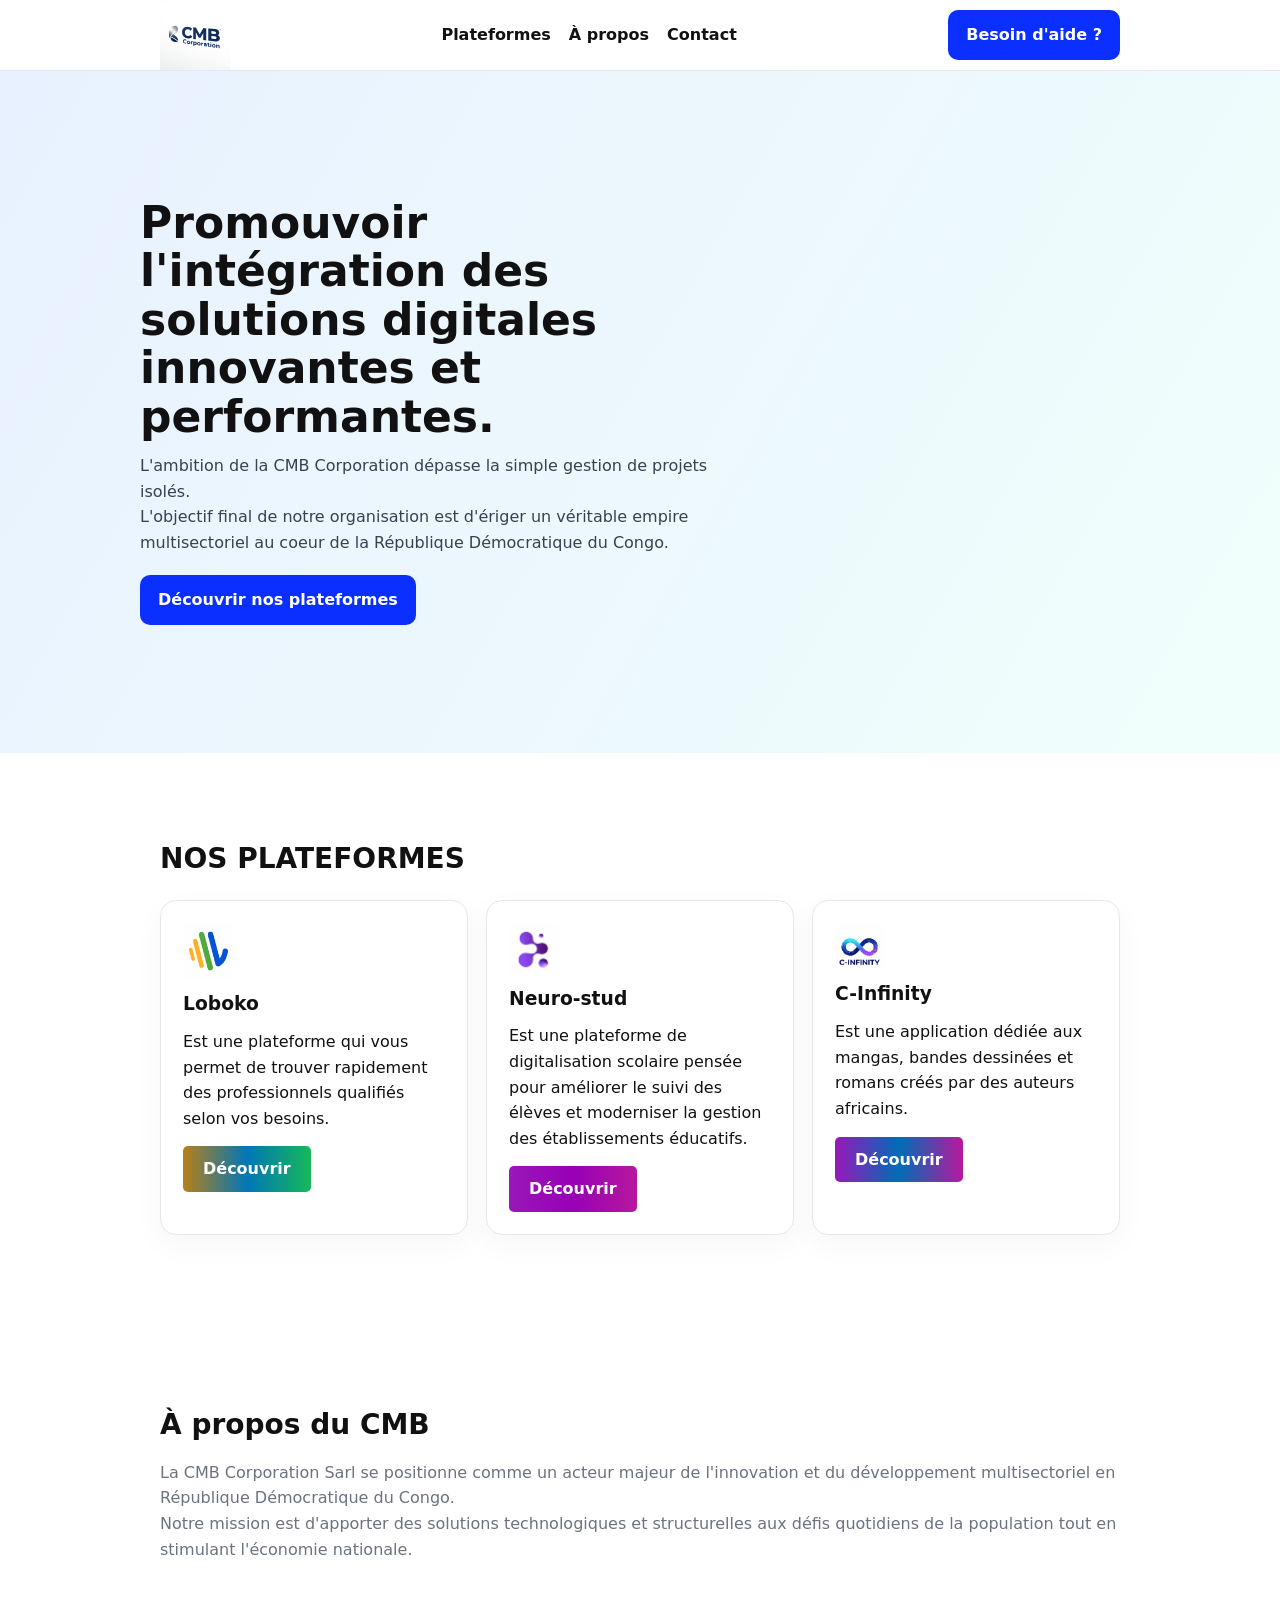
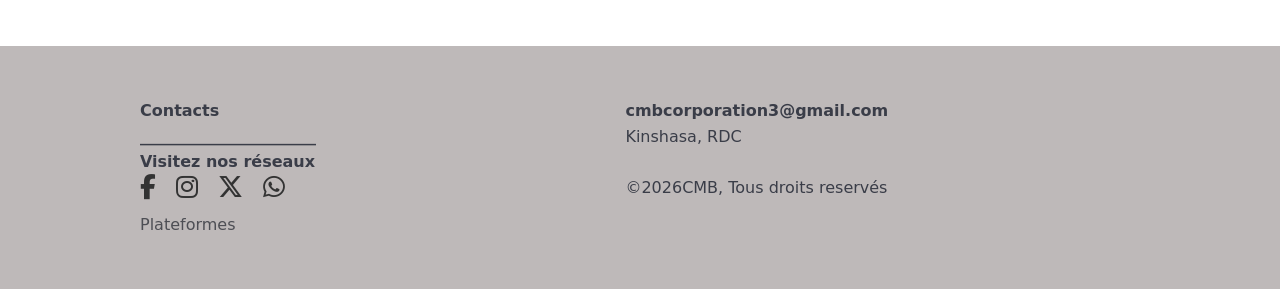
==== index.html @ 45fa3f89 "ma modification" ====
<!DOCTYPE html>
<html lang="fr">
<head>
<meta charset="UTF-8" />
<meta name="viewport" content="width=device-width, initial-scale=1.0" />
<title>CMB coorporation</title>
<meta name="description" content="Nous contribuons à la transformation du monde en intégrant des solutions digitales innovantes et performantes." />
<link rel="stylesheet" href="https://cdnjs.cloudflare.com/ajax/libs/font-awesome/6.7.2/css/all.min.css">
<style>
:root{
--primary:#0a2fff;
--secondary:#637773;
--dark:#0b1320;
--light:#f5f7fb;
--muted:#6b7280;
}
*{box-sizing:border-box;margin:0;padding:0}
body{
font-family:system-ui,-apple-system,Segoe UI,Roboto,Ubuntu,"Helvetica Neue",Arial,sans-serif;color:#111;background:#fff;line-height:1.6
}
a{
text-decoration:none;
color:inherit
}

img{
max-width:100%;
display:block
}
.container{
max-width:1000px;
margin:0 auto;
padding:20px
}


header{
position:sticky;
      top:0;
      background:#fff;
      border-bottom:1px solid #e5e7eb;
      z-index:10
    }
    .nav{
      display:flex;align-items:center;justify-content:space-between;height:70px}

    .brand{display:flex;align-items:center;gap:10px;font-weight:800}

    .brand span{color:var(--primary)}

    .nav ul{display:flex;gap:18px;list-style:none}

    .btn{display:inline-block;
      padding:12px 18px;
      border-radius:10px;
      background:var(--primary);
      color:#fff;font-weight:700}

    .btn.secondary{background:var(--secondary)}

    .hero{background:linear-gradient(120deg,#e8f1ff,#f0fffb)}

    .hero-wrap{display:grid;grid-template-columns:1.2fr 0.8fr;gap:24px;padding:64px 0}

    .hero h1{font-size:clamp(28px,4vw,44px);line-height:1.1;margin-bottom:12px}

    .hero p{color:#374151;margin-bottom:20px}

    .card{background:#fff;border:1px solid #e5e7eb;border-radius:16px;padding:22px;box-shadow:0 10px 30px rgba(0,0,0,.04)}

    section{padding:64px 0}

    .section-title{font-size:28px;margin-bottom:12px}

    .muted{color:var(--muted)}

    .grid-3{display:grid;grid-template-columns:repeat(3,1fr);gap:18px}

    .service h3{margin:10px 0}

    .stats{display:grid;grid-template-columns:repeat(4,1fr);gap:16px}

    .stat{background:#111827;border-radius:16px;padding:22px;text-align:center}

    .stat strong{font-size:32px}

    .cta{background:linear-gradient(120deg,#c17340,#56716c);color:#fff}

    .cta .card{background:rgba(255,255,255,.1);border-color:rgba(255,255,255,.2)}

    footer{background:#beb9b9;color:#3a3d48}

    footer a{color:#4d4e54}

    .footer-grid{display:grid;grid-template-columns:2fr 1fr 1fr;gap:18px}

    .btn2{
  display:inline-block;
  margin-top:15px;
  padding:10px 20px;
  text-decoration:none;
  font-weight:bold;
  border-radius:5px;
}
.blue-green{
  background:linear-gradient(to right, #b88018,#0077b6,#18b85b);
  color:white;
  
}
.mauve{
 background:linear-gradient(to right, #9818b8,#9800b6,#b8189d);
  color:white;
}

.bleu-mauve{
 background:linear-gradient(to right, #9818b8,#006db6,#b8189d);
  color:white;
}
    @media(max-width:900px){
      .hero-wrap{grid-template-columns:1fr}
      .grid-3{grid-template-columns:1fr}
      .stats{grid-template-columns:1fr 1fr}
      .footer-grid{grid-template-columns:1fr}
      .nav ul{display:none}
    }
    .logo img{
  height:70px;
}
.social-links {
text-align: left;
}

.social-links p {
font-size: 1.2em;
margin-bottom: 20px;
}

.social-links a {
display: inline-block;
margin: 0 15px;
text-decoration: none;
font-size: 1.5em;
transition: transform 0.3s, color 0.3s;
}
.social-links i{
color: #333;
}
.social-links a:hover {
transform: scale(1.3);
color: #ff5733;
}

i {
font-size: 25px;
margin-right: 15px;
}
</style>
</head>
<body>
  <header>
    <div class="container nav">
     <div class="logo"> 
    <img src="CMB/CMBLOGO.jpeg" alt="Logo CMB">
  </div>
      <ul>
        <li><a href="#services"><strong>Plateformes</strong></a></li>
        <li><a href="#apropos"><strong>À propos</strong></a></li>
        <li><a href="#contact"><strong>Contact</strong></a></li>
      </ul>
      <a class="btn" href="https://wa.me/243994094922" target="_blank">Besoin d'aide ?</a>
    </div>
  </header>

  <main>
    <section class="hero">
      <div class="container hero-wrap">
        <div>
          <h1>Promouvoir l'intégration des solutions digitales innovantes et performantes.</h1>
          <p>L'ambition de la CMB Corporation dépasse la simple gestion de projets isolés.<br>
             L'objectif final de notre organisation est d'ériger un véritable empire multisectoriel 
             au coeur de la République Démocratique du Congo.</p>
          <div style="display:flex;gap:12px;flex-wrap:wrap">
            <a class="btn" href="#services">Découvrir nos plateformes</a>
          </div>
        </div>
       
      </div>
    </section>

    <section id="services">
      <div class="container">
        <h2 class="section-title">NOS PLATEFORMES</h2>
        <div class="grid-3" style="margin-top:18px">
          <div class="card service">
            <span class="badge">
                <img src="loboko/create/loboko.png" width="50px" >
            </span>
            <h3>Loboko</h3>
            <p>Est une plateforme qui vous permet de trouver rapidement des professionnels qualifiés selon vos besoins.</p>
             <a href="loboko.html" class="btn2 blue-green">Découvrir</a>
          </div>
          <div class="card service">
            <span class="badge">
                <img src="loboko/create/neuro.png" width="50px" >
            </span>
            <h3>Neuro-stud</h3>
            <p>Est une plateforme de digitalisation scolaire pensée pour améliorer 
                le suivi des élèves et moderniser la gestion des établissements éducatifs.</p>
             <a href="neurostud.html" class="btn2 mauve">Découvrir</a>
          </div>
          <div class="card service">
            <span class="badge">
                 <img src="loboko/create/infinity.png" width="50px" >
                </span>
            <h3>C-Infinity</h3>
            <p>Est une application dédiée aux mangas, bandes dessinées et romans créés par des auteurs africains.</p>
             <a href="infinity.html" class="btn2 bleu-mauve">Découvrir</a>
          </div>
        </div>
      </div>
    </section>

   

    <section id="apropos">
      <div class="container">
        <h2 class="section-title">À propos du CMB</h2>
        <p class="muted">La CMB Corporation Sarl se positionne comme un acteur majeur de l'innovation et du développement multisectoriel en République Démocratique du Congo.<br>
          Notre mission est d'apporter des solutions technologiques et structurelles aux défis quotidiens de la population tout en stimulant l'économie nationale.
        </p>
      </div>
    </section>

  
  </main>

  <footer id="contact">
    <div class="container footer-grid" style="padding:52px 0">
      <div>
        <strong>Contacts<br>______________________<br>Visitez nos réseaux
         </strong>
        <p class="muted"></p>
            <a class="social-links" href="https://www.facebook.com/profile.php?id=61585137428890" target="_blank"><i class="fa-brands fa-facebook-f"></i></a>
            <a class="social-links" href="https://www.instagram.com/cmb_corporation?igsh=MXVkNDQxempvenRjdg==" target="_blank"><i class="fa-brands fa-instagram"></i></a>
            <a class="social-links" href="https://x.com/CmbCorporation7"><i class="fa-brands fa-x-twitter"></i>
            <a class="social-links" href="https://whatsapp.com/channel/0029VbC0R6MJ93wclqt5JF23"> <i class="fa-brands fa-whatsapp"></i></a>

        <ul style="list-style:none;margin-top:8px">
          <li><a href="#services">Plateformes</a></li>
        </ul>
      </div>
      <div>
     <strong>cmbcorporation3@gmail.com</strong>
        <p>Kinshasa, RDC <br><br></p>
       <p> ©2026CMB, Tous droits reservés</p>
    
      </div>
    </div>
  </footer>
</body>
</html>
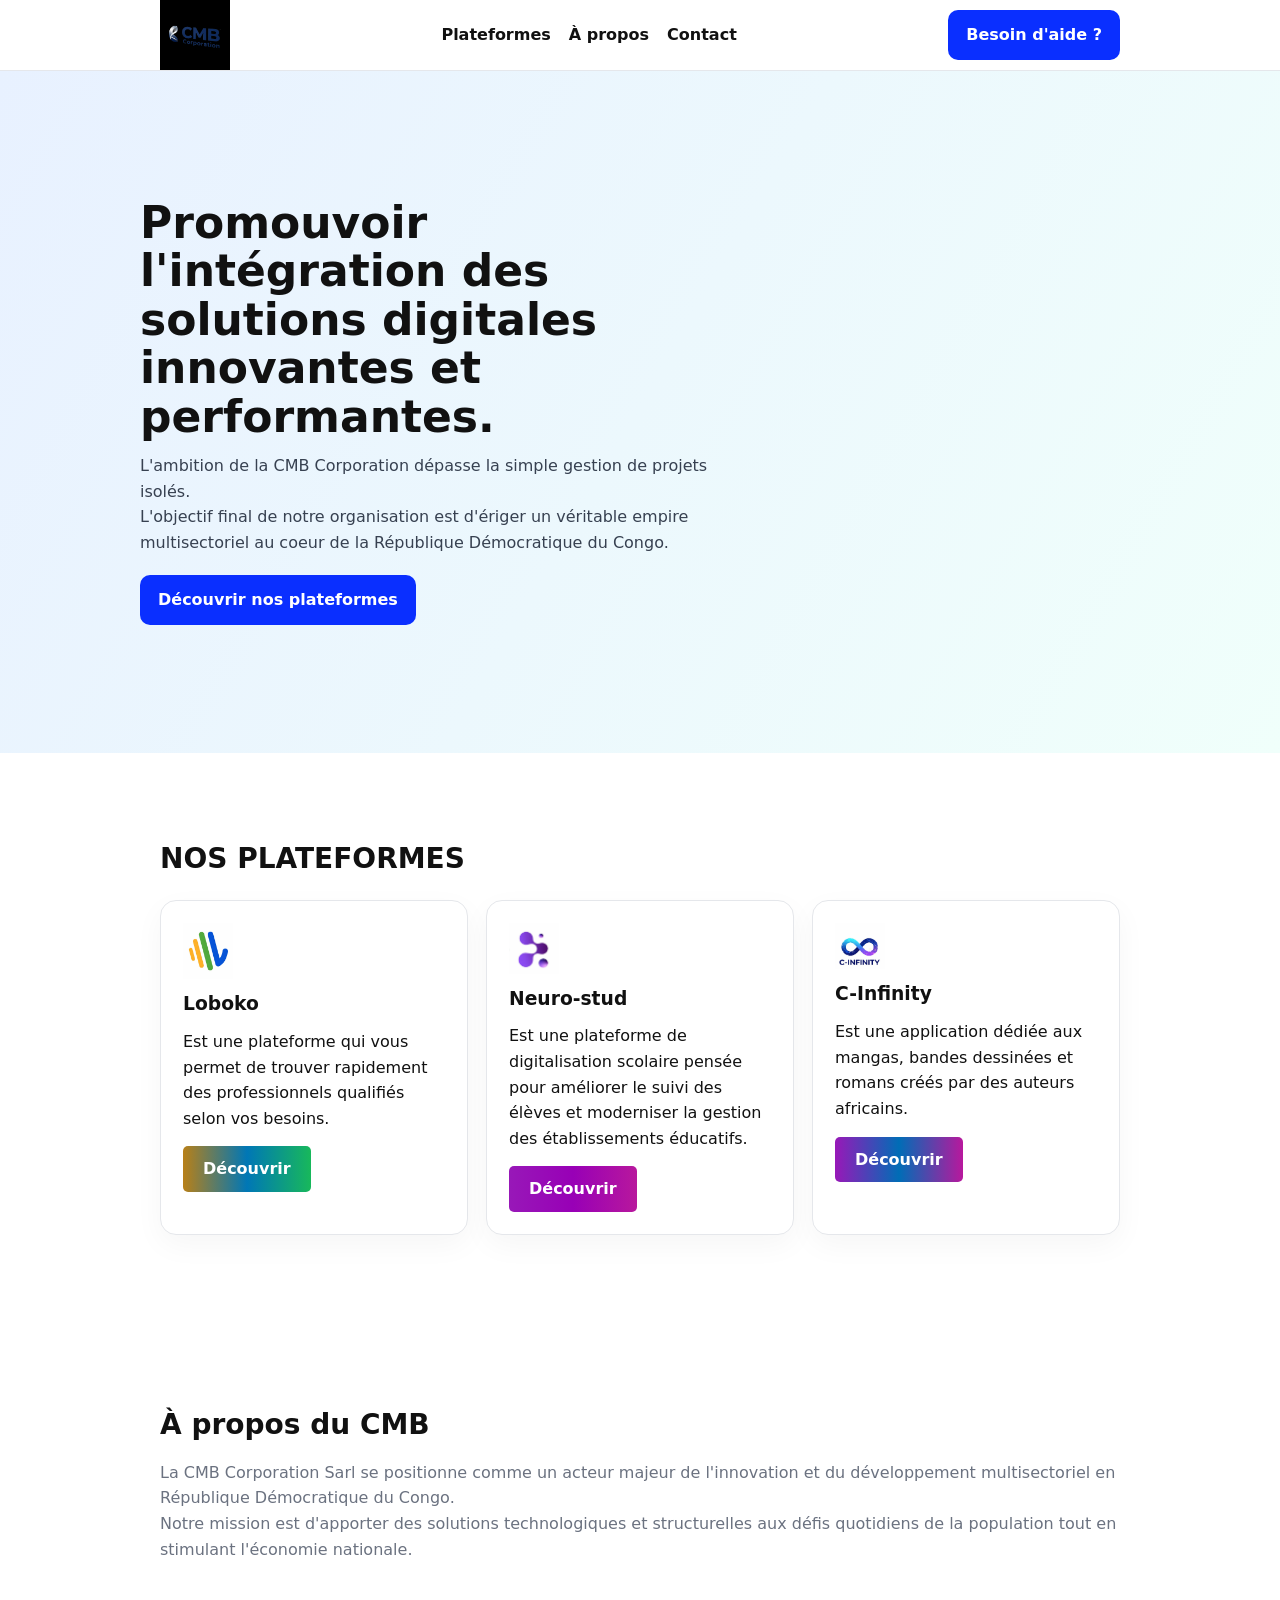
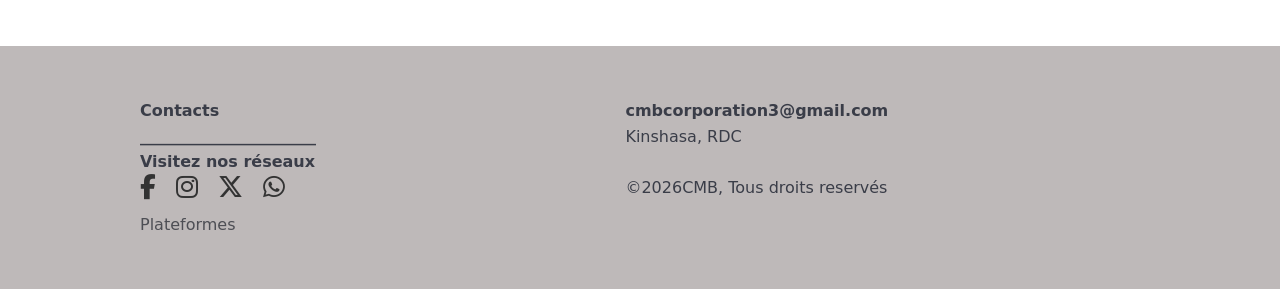
==== commit af537eca: "ma modification" ====
--- a/index.html
+++ b/index.html
@@ -160,7 +160,7 @@
   <header>
     <div class="container nav">
      <div class="logo"> 
-    <img src="CMB/CMBLOGO.jpeg" alt="Logo CMB">
+    <img src="CMB/CmBLGO.jpeg" alt="Logo CMB">
   </div>
       <ul>
         <li><a href="#services"><strong>Plateformes</strong></a></li>
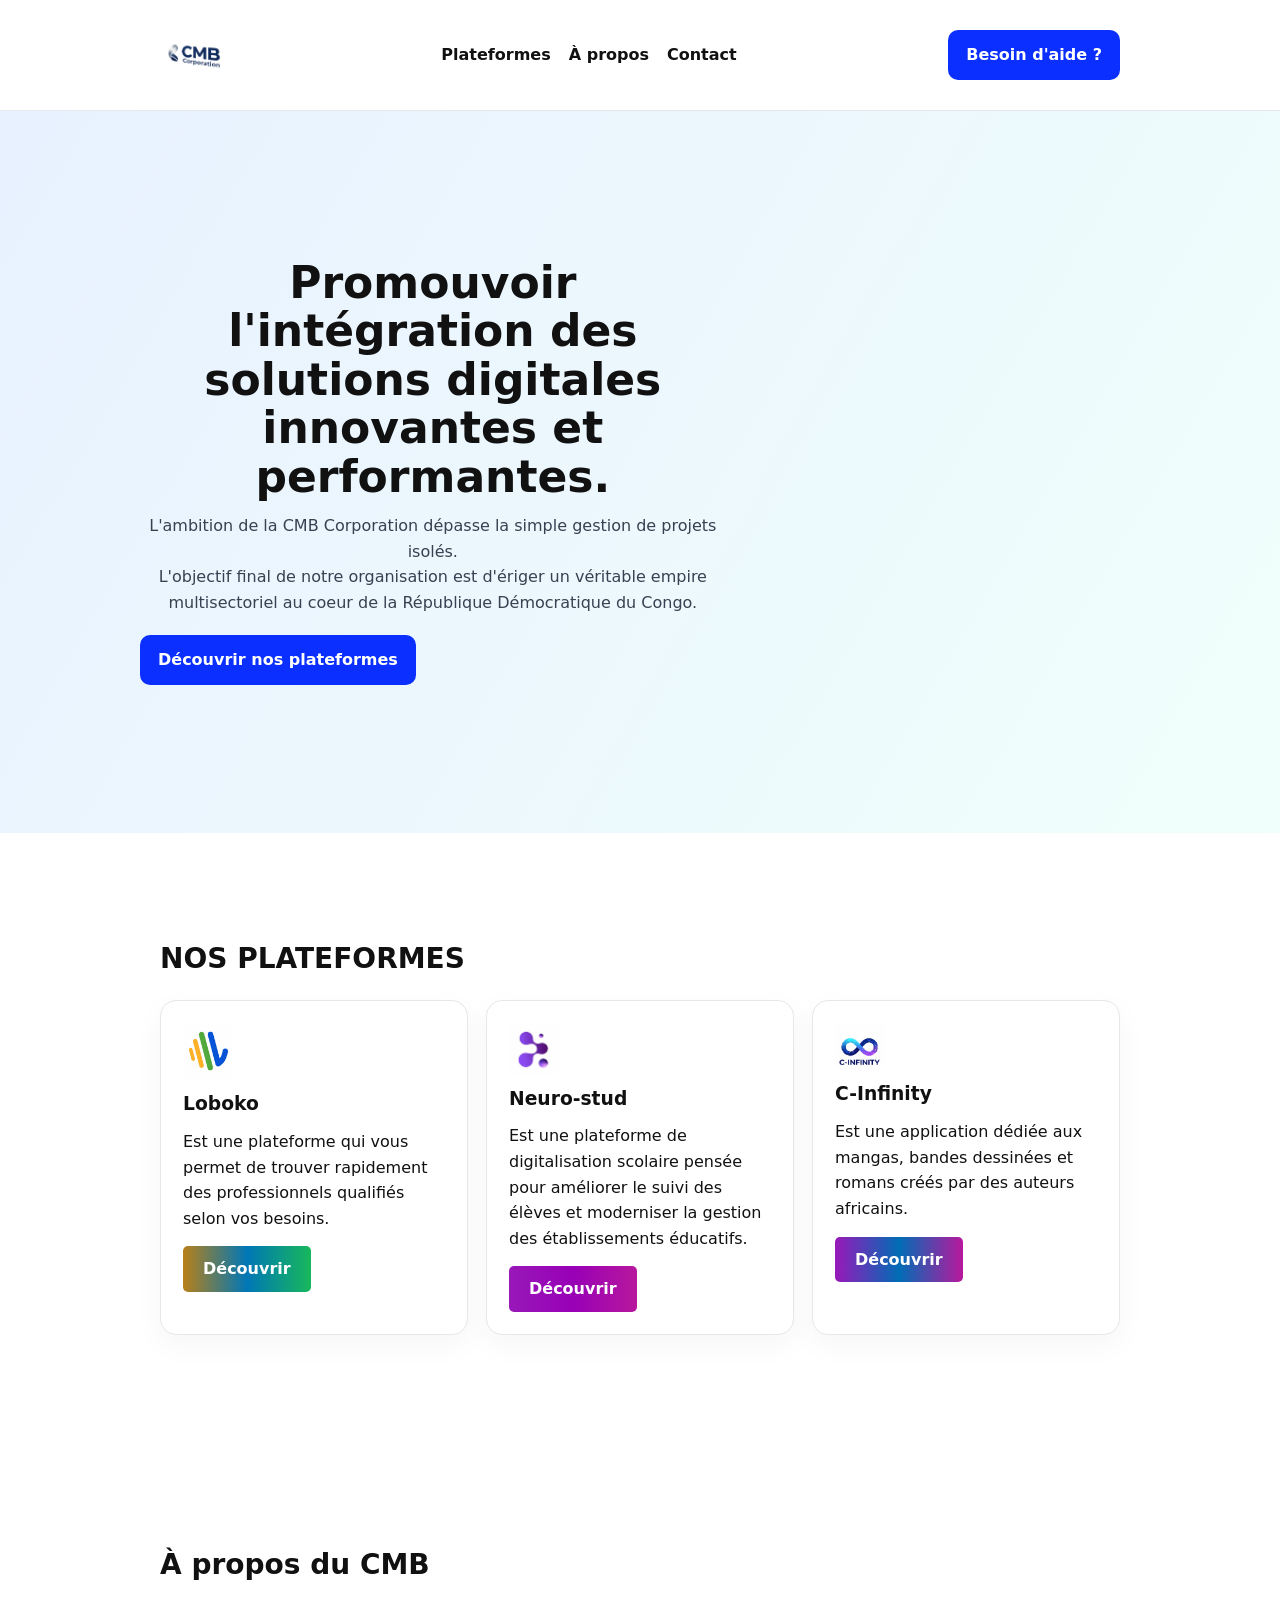
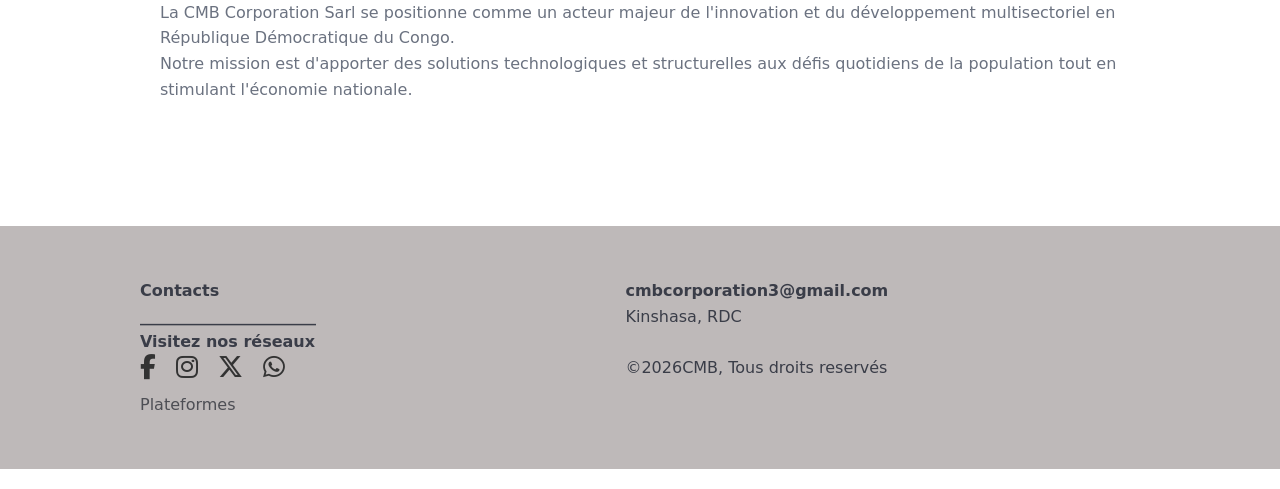
==== commit 6f9a9c70: "ma modification" ====
--- a/index.html
+++ b/index.html
@@ -27,9 +27,11 @@
 max-width:100%;
 display:block
 }
+
+/*margin:0 auto;*/
 .container{
 max-width:1000px;
-margin:0 auto;
+margin:20px auto;
 padding:20px
 }
 
@@ -42,7 +44,7 @@
       z-index:10
     }
     .nav{
-      display:flex;align-items:center;justify-content:space-between;height:70px}
+      display:flex;align-items:center;justify-content:space-between;height:70px; }
 
     .brand{display:flex;align-items:center;gap:10px;font-weight:800}
 
@@ -50,21 +52,25 @@
 
     .nav ul{display:flex;gap:18px;list-style:none}
 
-    .btn{display:inline-block;
+    /*display:inline-block;*/
+    .btn{display:block;
+      text-align: center;
       padding:12px 18px;
       border-radius:10px;
       background:var(--primary);
-      color:#fff;font-weight:700}
+      color:#fff;font-weight:700
+    
+    }
 
     .btn.secondary{background:var(--secondary)}
 
-    .hero{background:linear-gradient(120deg,#e8f1ff,#f0fffb)}
+    .hero{background:linear-gradient(120deg,#e8f1ff,#f0fffb); text-align: center;}
 
     .hero-wrap{display:grid;grid-template-columns:1.2fr 0.8fr;gap:24px;padding:64px 0}
 
     .hero h1{font-size:clamp(28px,4vw,44px);line-height:1.1;margin-bottom:12px}
 
-    .hero p{color:#374151;margin-bottom:20px}
+    .hero p{color:#374151;margin-bottom:20px; text-align: center;}
 
     .card{background:#fff;border:1px solid #e5e7eb;border-radius:16px;padding:22px;box-shadow:0 10px 30px rgba(0,0,0,.04)}
 
@@ -160,7 +166,7 @@
   <header>
     <div class="container nav">
      <div class="logo"> 
-    <img src="CMB/CmBLGO.jpeg" alt="Logo CMB">
+    <img src="IMG_5343.PNG" alt="Logo CMB">
   </div>
       <ul>
         <li><a href="#services"><strong>Plateformes</strong></a></li>
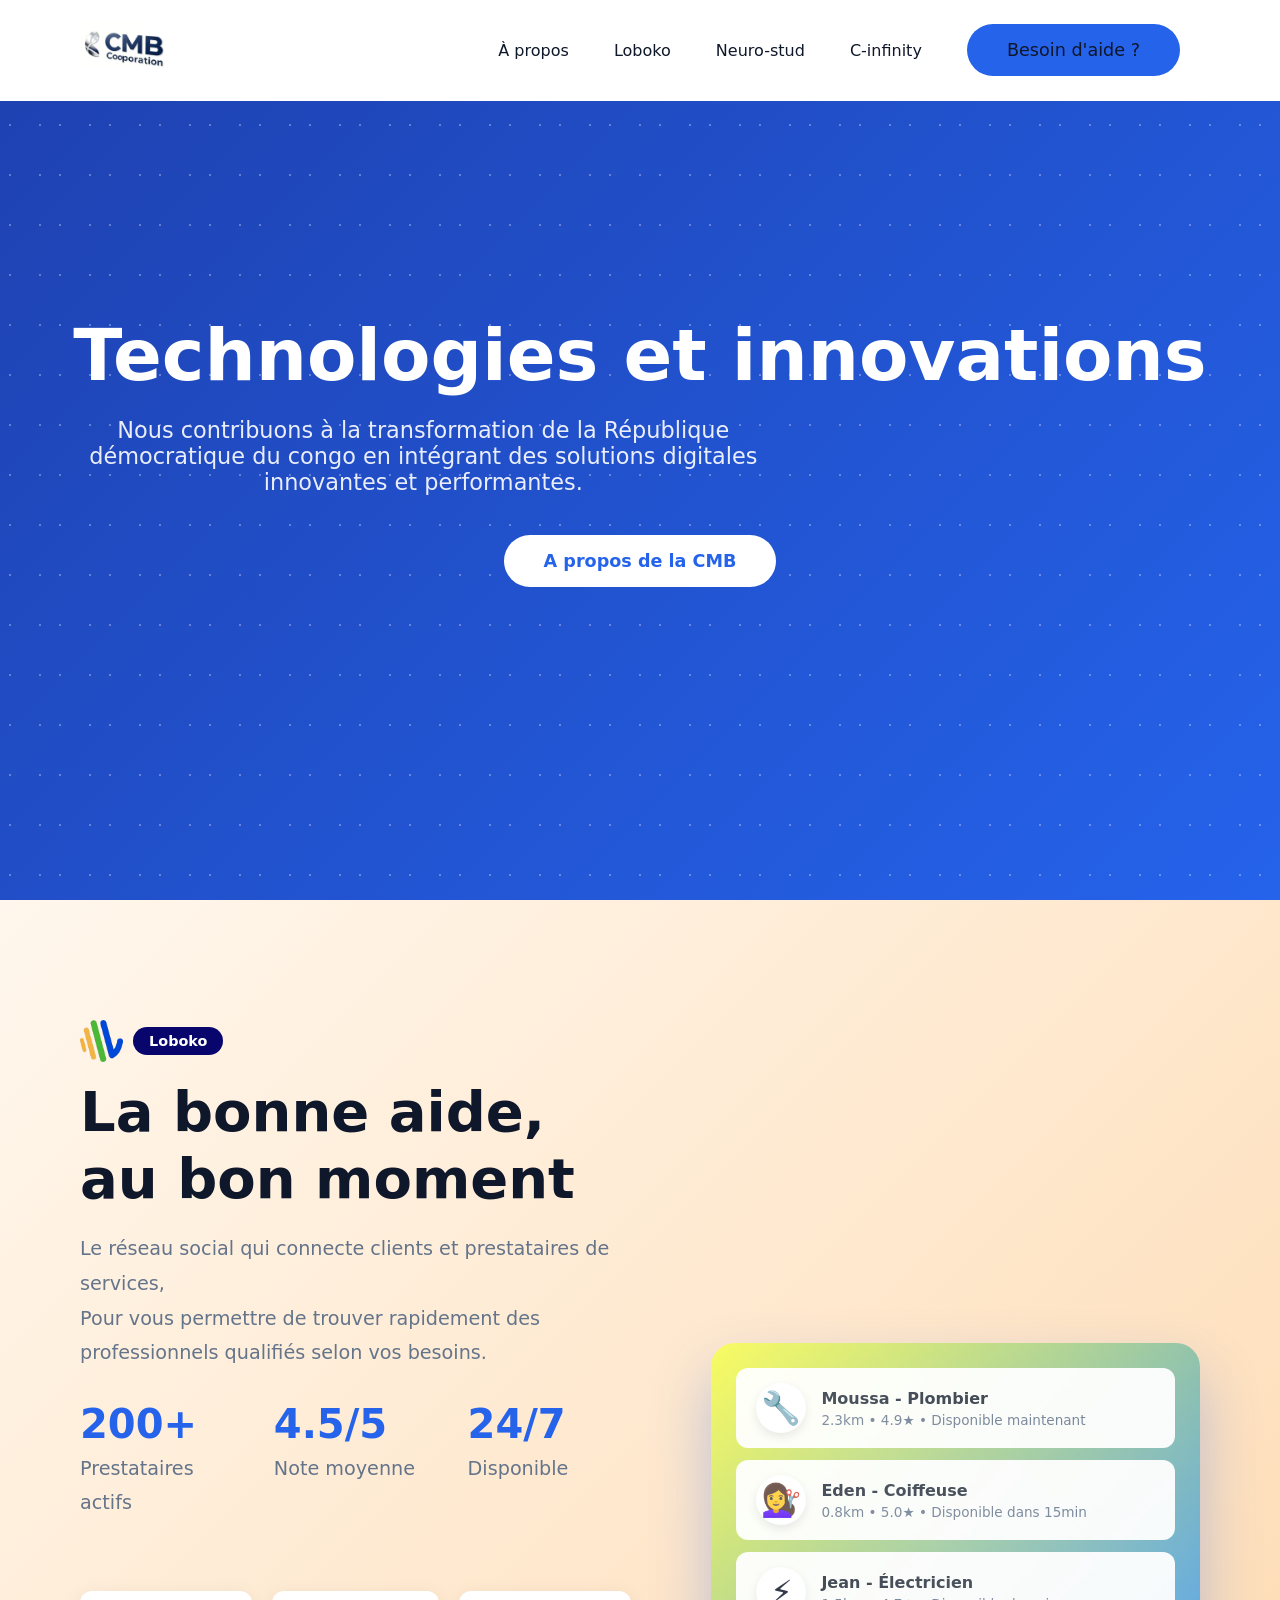
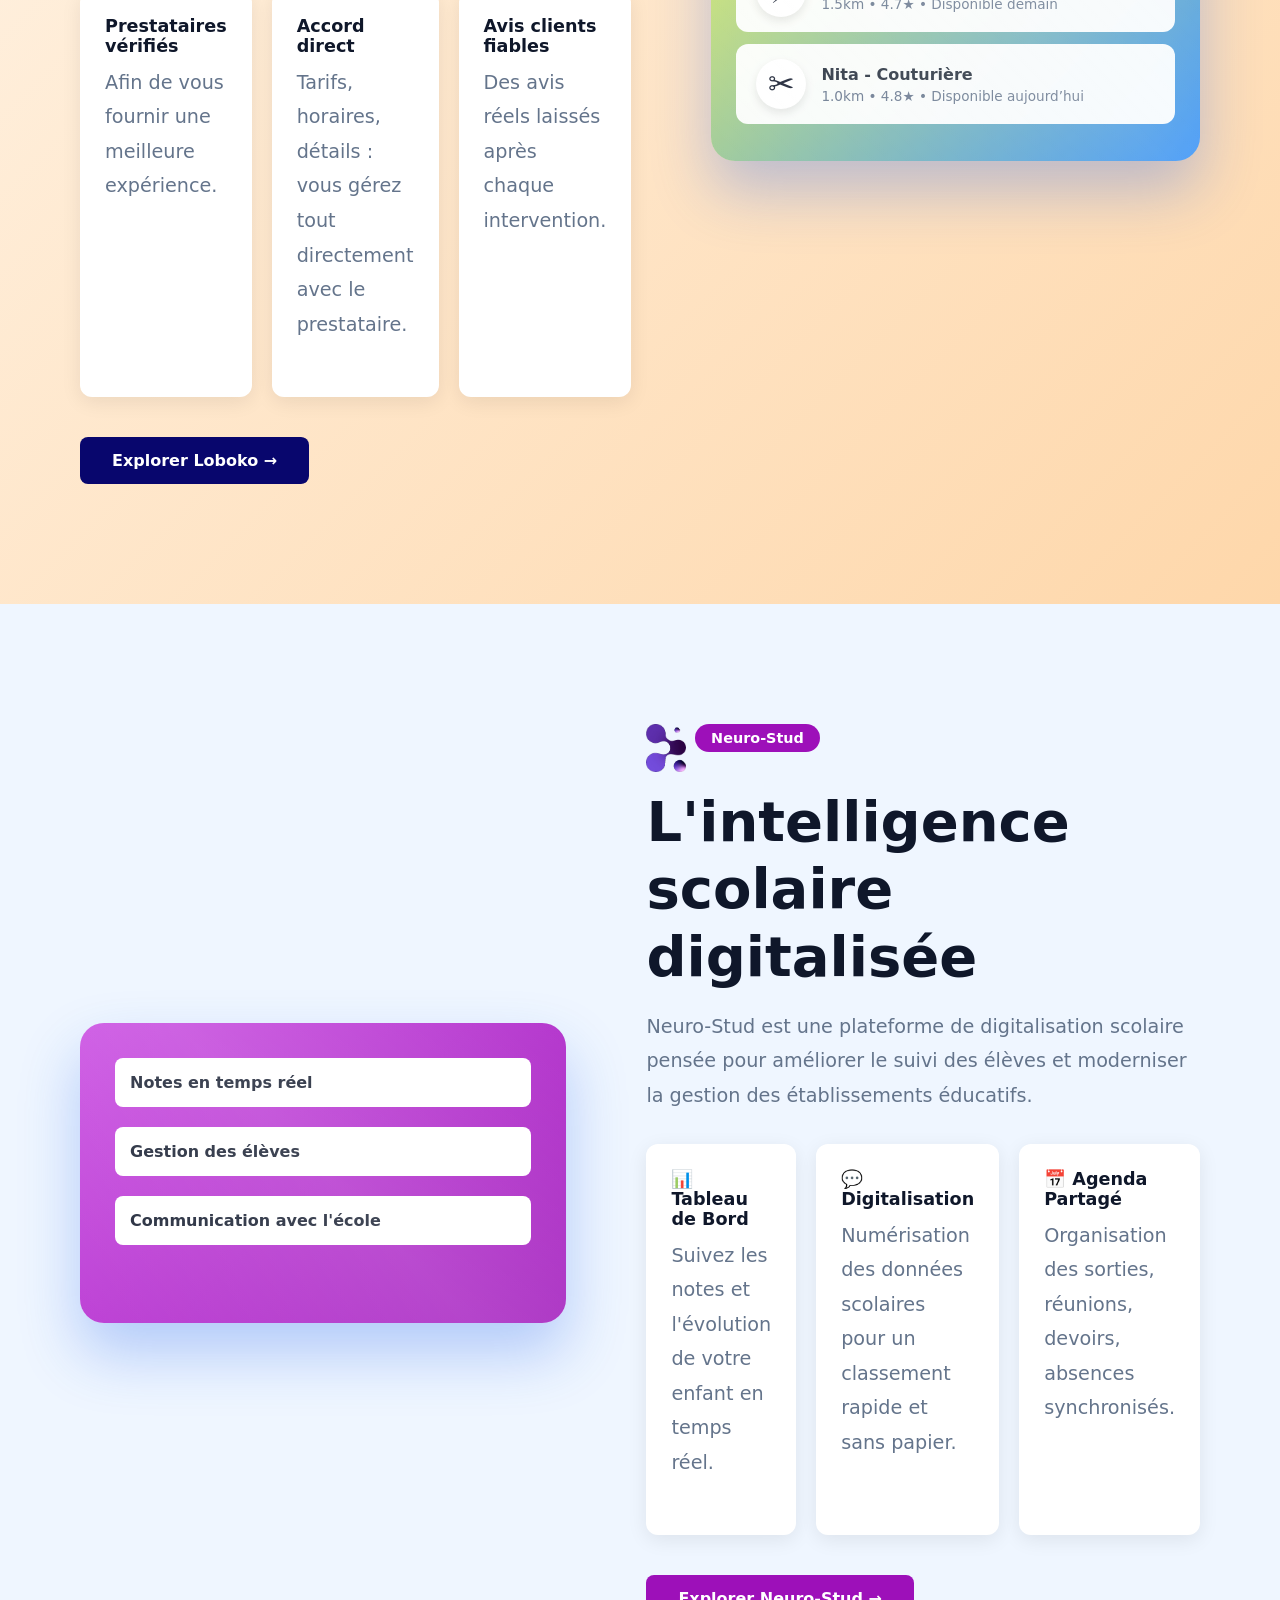
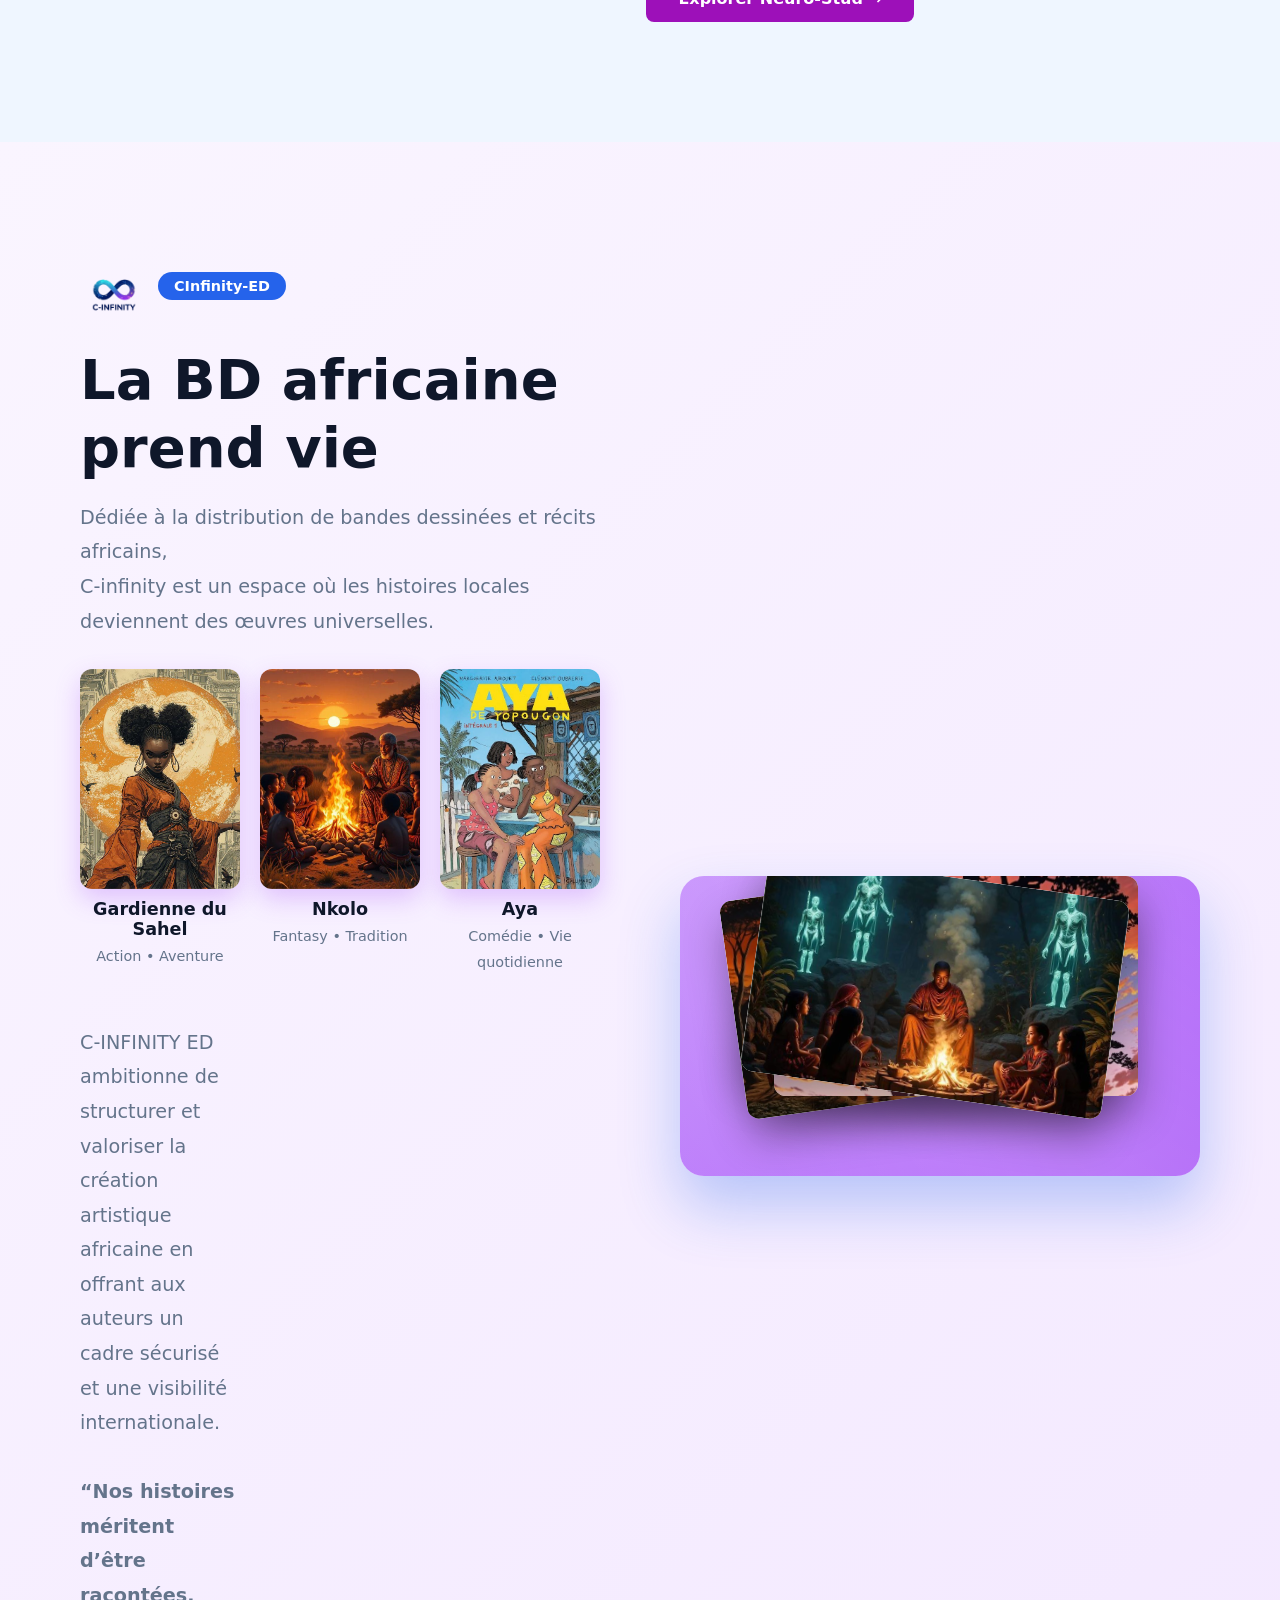
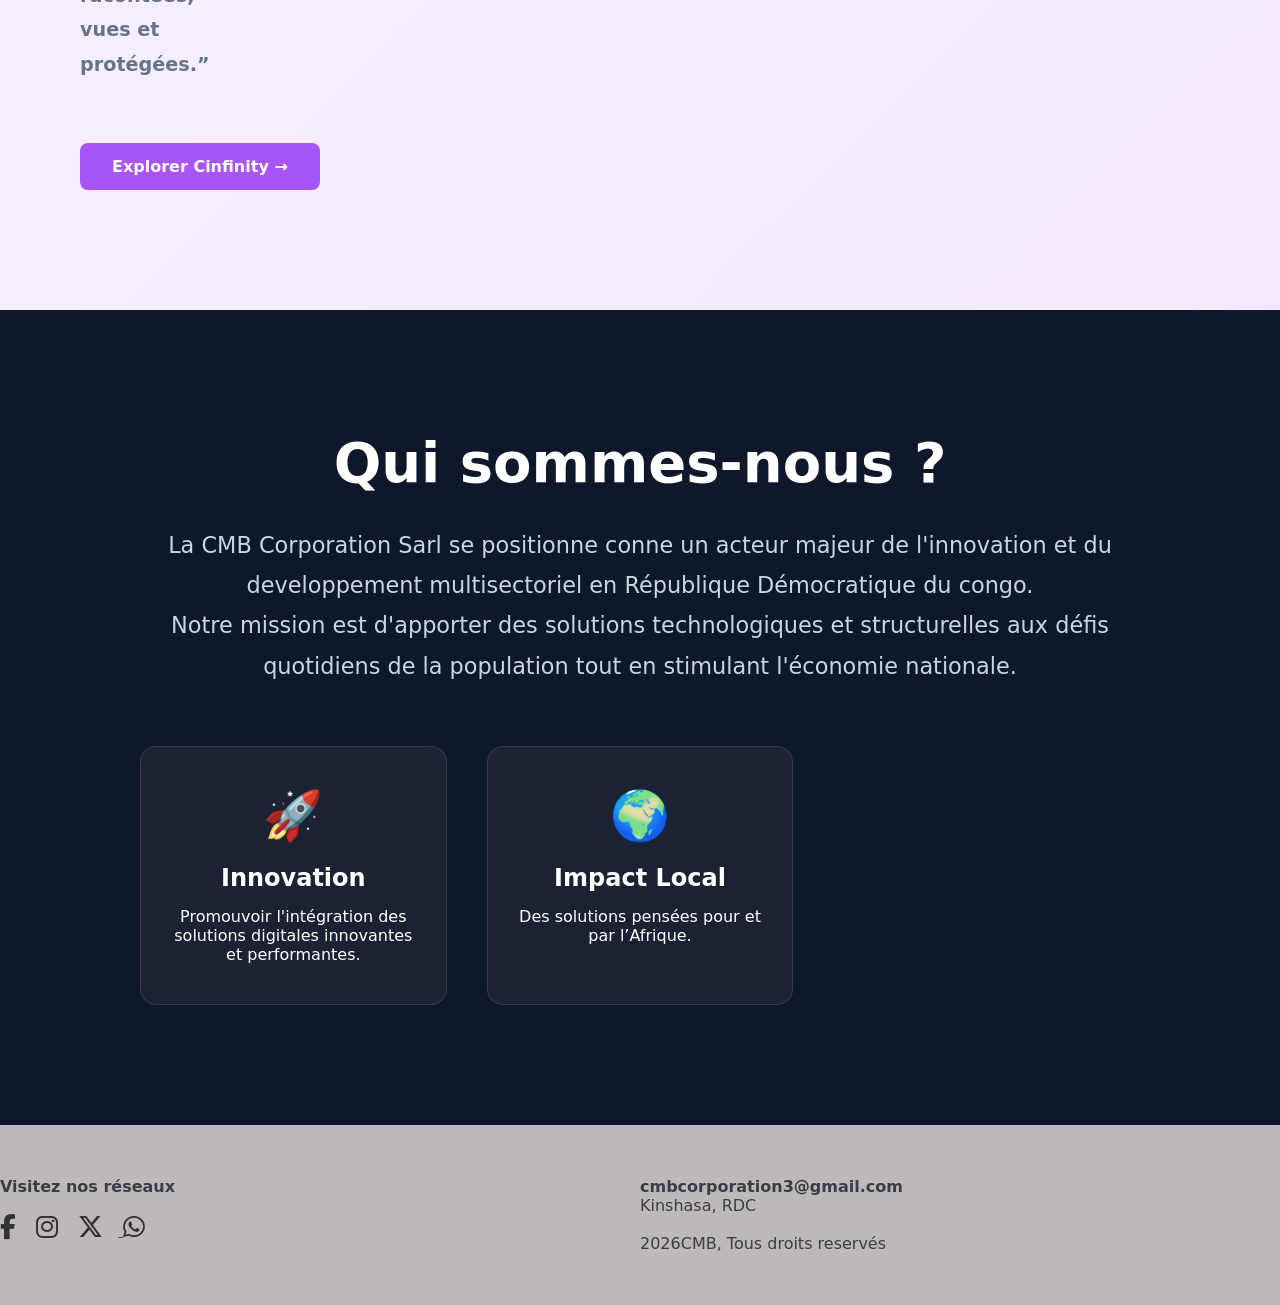
==== commit bc4ccb79: "ma modification" ====
--- a/index.html
+++ b/index.html
@@ -1,267 +1,295 @@
 <!DOCTYPE html>
 <html lang="fr">
 <head>
-<meta charset="UTF-8" />
-<meta name="viewport" content="width=device-width, initial-scale=1.0" />
-<title>CMB coorporation</title>
-<meta name="description" content="Nous contribuons à la transformation du monde en intégrant des solutions digitales innovantes et performantes." />
-<link rel="stylesheet" href="https://cdnjs.cloudflare.com/ajax/libs/font-awesome/6.7.2/css/all.min.css">
-<style>
-:root{
---primary:#0a2fff;
---secondary:#637773;
---dark:#0b1320;
---light:#f5f7fb;
---muted:#6b7280;
-}
-*{box-sizing:border-box;margin:0;padding:0}
-body{
-font-family:system-ui,-apple-system,Segoe UI,Roboto,Ubuntu,"Helvetica Neue",Arial,sans-serif;color:#111;background:#fff;line-height:1.6
-}
-a{
-text-decoration:none;
-color:inherit
-}
-
-img{
-max-width:100%;
-display:block
-}
-
-/*margin:0 auto;*/
-.container{
-max-width:1000px;
-margin:20px auto;
-padding:20px
-}
-
-
-header{
-position:sticky;
-      top:0;
-      background:#fff;
-      border-bottom:1px solid #e5e7eb;
-      z-index:10
-    }
-    .nav{
-      display:flex;align-items:center;justify-content:space-between;height:70px; }
-
-    .brand{display:flex;align-items:center;gap:10px;font-weight:800}
-
-    .brand span{color:var(--primary)}
-
-    .nav ul{display:flex;gap:18px;list-style:none}
-
-    /*display:inline-block;*/
-    .btn{display:block;
-      text-align: center;
-      padding:12px 18px;
-      border-radius:10px;
-      background:var(--primary);
-      color:#fff;font-weight:700
-    
-    }
-
-    .btn.secondary{background:var(--secondary)}
-
-    .hero{background:linear-gradient(120deg,#e8f1ff,#f0fffb); text-align: center;}
-
-    .hero-wrap{display:grid;grid-template-columns:1.2fr 0.8fr;gap:24px;padding:64px 0}
-
-    .hero h1{font-size:clamp(28px,4vw,44px);line-height:1.1;margin-bottom:12px}
-
-    .hero p{color:#374151;margin-bottom:20px; text-align: center;}
-
-    .card{background:#fff;border:1px solid #e5e7eb;border-radius:16px;padding:22px;box-shadow:0 10px 30px rgba(0,0,0,.04)}
-
-    section{padding:64px 0}
-
-    .section-title{font-size:28px;margin-bottom:12px}
-
-    .muted{color:var(--muted)}
-
-    .grid-3{display:grid;grid-template-columns:repeat(3,1fr);gap:18px}
-
-    .service h3{margin:10px 0}
-
-    .stats{display:grid;grid-template-columns:repeat(4,1fr);gap:16px}
-
-    .stat{background:#111827;border-radius:16px;padding:22px;text-align:center}
-
-    .stat strong{font-size:32px}
-
-    .cta{background:linear-gradient(120deg,#c17340,#56716c);color:#fff}
-
-    .cta .card{background:rgba(255,255,255,.1);border-color:rgba(255,255,255,.2)}
-
-    footer{background:#beb9b9;color:#3a3d48}
-
-    footer a{color:#4d4e54}
-
-    .footer-grid{display:grid;grid-template-columns:2fr 1fr 1fr;gap:18px}
-
-    .btn2{
-  display:inline-block;
-  margin-top:15px;
-  padding:10px 20px;
-  text-decoration:none;
-  font-weight:bold;
-  border-radius:5px;
-}
-.blue-green{
-  background:linear-gradient(to right, #b88018,#0077b6,#18b85b);
-  color:white;
-  
-}
-.mauve{
- background:linear-gradient(to right, #9818b8,#9800b6,#b8189d);
-  color:white;
-}
-
-.bleu-mauve{
- background:linear-gradient(to right, #9818b8,#006db6,#b8189d);
-  color:white;
-}
-    @media(max-width:900px){
-      .hero-wrap{grid-template-columns:1fr}
-      .grid-3{grid-template-columns:1fr}
-      .stats{grid-template-columns:1fr 1fr}
-      .footer-grid{grid-template-columns:1fr}
-      .nav ul{display:none}
-    }
-    .logo img{
-  height:70px;
-}
-.social-links {
-text-align: left;
-}
-
-.social-links p {
-font-size: 1.2em;
-margin-bottom: 20px;
-}
-
-.social-links a {
-display: inline-block;
-margin: 0 15px;
-text-decoration: none;
-font-size: 1.5em;
-transition: transform 0.3s, color 0.3s;
-}
-.social-links i{
-color: #333;
-}
-.social-links a:hover {
-transform: scale(1.3);
-color: #ff5733;
-}
-
-i {
-font-size: 25px;
-margin-right: 15px;
-}
-</style>
+  <meta charset="UTF-8">
+  <meta name="viewport" content="width=device-width, initial-scale=1.0">
+  <title>CMB Corporation - Solutions Tech</title>
+  <link rel="stylesheet" href="style.css">
+  <link rel="stylesheet" href="https://unpkg.com/aos@2.3.1/dist/aos.css">
+  <link rel="stylesheet" href="https://cdnjs.cloudflare.com/ajax/libs/font-awesome/6.7.2/css/all.min.css">
 </head>
 <body>
-  <header>
-    <div class="container nav">
-     <div class="logo"> 
-    <img src="IMG_5343.PNG" alt="Logo CMB">
-  </div>
-      <ul>
-        <li><a href="#services"><strong>Plateformes</strong></a></li>
-        <li><a href="#apropos"><strong>À propos</strong></a></li>
-        <li><a href="#contact"><strong>Contact</strong></a></li>
-      </ul>
-      <a class="btn" href="https://wa.me/243994094922" target="_blank">Besoin d'aide ?</a>
-    </div>
+  <header class="navbar">
+    <div>
+     <img src="imageee/CMBlogo.png" alt="CMB Corporation" class="logo"> 
+    </div>
+    <nav>
+      <a href="#about">À propos</a>
+      <a href="#loboco">Loboko</a>
+      <a href="#neurostude">Neuro-stud</a>
+      <a href="#cinfinity">C-infinity</a>
+      <a href="https://wa.me/243994094922" class="btni">Besoin d'aide ?</a>
+    </nav>
   </header>
 
-  <main>
-    <section class="hero">
-      <div class="container hero-wrap">
-        <div>
-          <h1>Promouvoir l'intégration des solutions digitales innovantes et performantes.</h1>
-          <p>L'ambition de la CMB Corporation dépasse la simple gestion de projets isolés.<br>
-             L'objectif final de notre organisation est d'ériger un véritable empire multisectoriel 
-             au coeur de la République Démocratique du Congo.</p>
-          <div style="display:flex;gap:12px;flex-wrap:wrap">
-            <a class="btn" href="#services">Découvrir nos plateformes</a>
-          </div>
-        </div>
-       
-      </div>
-    </section>
-
-    <section id="services">
-      <div class="container">
-        <h2 class="section-title">NOS PLATEFORMES</h2>
-        <div class="grid-3" style="margin-top:18px">
-          <div class="card service">
-            <span class="badge">
-                <img src="loboko/create/loboko.png" width="50px" >
-            </span>
-            <h3>Loboko</h3>
-            <p>Est une plateforme qui vous permet de trouver rapidement des professionnels qualifiés selon vos besoins.</p>
-             <a href="loboko.html" class="btn2 blue-green">Découvrir</a>
-          </div>
-          <div class="card service">
-            <span class="badge">
-                <img src="loboko/create/neuro.png" width="50px" >
-            </span>
-            <h3>Neuro-stud</h3>
-            <p>Est une plateforme de digitalisation scolaire pensée pour améliorer 
-                le suivi des élèves et moderniser la gestion des établissements éducatifs.</p>
-             <a href="neurostud.html" class="btn2 mauve">Découvrir</a>
-          </div>
-          <div class="card service">
-            <span class="badge">
-                 <img src="loboko/create/infinity.png" width="50px" >
-                </span>
-            <h3>C-Infinity</h3>
-            <p>Est une application dédiée aux mangas, bandes dessinées et romans créés par des auteurs africains.</p>
-             <a href="infinity.html" class="btn2 bleu-mauve">Découvrir</a>
-          </div>
-        </div>
-      </div>
-    </section>
-
-   
-
-    <section id="apropos">
-      <div class="container">
-        <h2 class="section-title">À propos du CMB</h2>
-        <p class="muted">La CMB Corporation Sarl se positionne comme un acteur majeur de l'innovation et du développement multisectoriel en République Démocratique du Congo.<br>
-          Notre mission est d'apporter des solutions technologiques et structurelles aux défis quotidiens de la population tout en stimulant l'économie nationale.
-        </p>
-      </div>
-    </section>
-
+  <section class="hero">
+    <div class="hero-content" data-aos="fade-up" data-aos-duration="1000">
+      <h1>Technologies et innovations</h1>
+      <p>Nous contribuons à la transformation de la République démocratique du congo en intégrant des solutions digitales innovantes et performantes.</p>
+      <a href="#about" class="btn-primary">A propos de la CMB</a>
+    </div>
+    <div class="hero-bg">
+      <div class="particles"></div>
+    </div>
+  </section>
+
+
+  <!-- LOBOkO - Style Service/Orange -->
+  <section id="loboco" class="platform loboco">
+    <div class="content" data-aos="fade-right" data-aos-duration="800">
+     <div class="tag-logo-wrapper">
+  <img src="imageee/lobokot_transparent.png" alt="Loboko Logo" class="loboko-logo">
+  <span class="tag tag-orange">Loboko</span>
+</div>
+      <h2>La bonne aide, au bon moment</h2>
+      <p class="platform-desc">
+        Le réseau social qui connecte clients et prestataires de services,<br>
+        Pour vous permettre de trouver rapidement des professionnels qualifiés selon vos besoins.
+      </p>
+      
+      <div class="stats-grid">
+        <div class="stat">
+          <h4>200+</h4>
+          <p>Prestataires actifs</p>
+        </div>
+        <div class="stat">
+          <h4>4.5/5</h4>
+          <p>Note moyenne</p>
+        </div>
+        <div class="stat">
+          <h4>24/7</h4>
+          <p>Disponible</p>
+        </div>
+      </div>
+
+      <div class="features-grid">
+        <div class="feature-card">
+          <h4>Prestataires vérifiés</h4>
+          <p>Afin de vous fournir une meilleure expérience.</p>
+        </div>
+        <div class="feature-card">
+          <h4>Accord direct</h4>
+          <p>Tarifs, horaires, détails : vous gérez tout directement avec le prestataire.</p>
+        </div>
+        <div class="feature-card">
+          <h4>Avis clients fiables</h4>
+          <p>Des avis réels laissés après chaque intervention.</p>
+        </div>
+      </div>
+      
+      <a href="https://loboko-app.vercel.app" class="btn-secondary btn-orange">Explorer Loboko →</a>
+    </div>
+   <div class="visual visual-loboco" data-aos="fade-left" data-aos-duration="800">
+  <div class="mockup">
+    <div class="provider-card">
+      <div class="provider-icon">🔧</div>
+      <div class="provider-info">
+        <h4>Moussa - Plombier</h4>
+        <p>2.3km • 4.9★ • Disponible maintenant</p>
+      </div>
+    </div>
+
+    <div class="provider-card">
+      <div class="provider-icon">💇‍♀️</div>
+      <div class="provider-info">
+        <h4>Eden - Coiffeuse</h4>
+        <p>0.8km • 5.0★ • Disponible dans 15min</p>
+      </div>
+    </div>
+
+    <div class="provider-card">
+      <div class="provider-icon">⚡</div>
+      <div class="provider-info">
+        <h4>Jean - Électricien</h4>
+        <p>1.5km • 4.7★ • Disponible demain</p>
+      </div>
+    </div>
+
+    <div class="provider-card">
+      <div class="provider-icon">✂️</div>
+      <div class="provider-info">
+        <h4>Nita - Couturière</h4>
+        <p>1.0km • 4.8★ • Disponible aujourd’hui</p>
+      </div>
+    </div>
+  </div>
+</div>
+  </section>
+
+  <!-- NEUROSTUD - Style Éducation/Bleu-vert -->
+  <section id="neurostude" class="platform neurostude">
+    <div class="visual visual-neurostude" data-aos="fade-right" data-aos-duration="800">
+      <div class="mockup">
+        <div class="mockup-grade">Notes en temps réel</div>
+        <div class="mockup-grade">Gestion des élèves</div>
+        <div class="mockup-message">Communication avec l'école</div>
+      </div>
+    </div>
+    <div class="content" data-aos="fade-left" data-aos-duration="800">
+      <div class="tag-logo-wrapper">
+  <img src="imageee/logo_transparent.png" alt="Logo" class="badge-logo">
+  <span class="tag tag-green">Neuro-Stud</span>
+</div>
+      <h2>L'intelligence scolaire digitalisée</h2>
+      <p class="platform-desc">
+        Neuro-Stud est une plateforme de digitalisation scolaire pensée pour améliorer le suivi des élèves et moderniser la gestion des établissements éducatifs.
+      </p>
+      
+      <div class="features-grid">
+        <div class="feature-card">
+          <h4>📊 Tableau de Bord</h4>
+          <p>Suivez les notes et l'évolution de votre enfant en temps réel.</p>
+        </div>
+        <div class="feature-card">
+          <h4>💬Digitalisation</h4>
+          <p>Numérisation des données scolaires pour un classement rapide et sans papier.</p>
+        </div>
+        <div class="feature-card">
+          <h4>📅 Agenda Partagé</h4>
+          <p>Organisation des sorties, réunions, devoirs, absences synchronisés.</p>
+        </div>
+      </div>
+      
+      <a href="#" class="btn-secondary btn-green">Explorer Neuro-Stud →</a>
+    </div>
+  </section>
+
+  <!-- CINFINITY - Style Culture/Violet-rouge -->
+  <section id="cinfinity" class="platform cinfinity">
+    <div class="content" data-aos="fade-right" data-aos-duration="800">
+      
+      <div class="tag-logo-wrapper">
+  <img src="imageee/infinity_transparant.png" alt="Logo" class="badge-logo2">
+  <span class="tag tag-blue">CInfinity-ED</span>
+</div>
+      <h2>La BD africaine prend vie</h2>
+      <p class="platform-desc">
+        Dédiée à la distribution de bandes dessinées et 
+        récits africains,<br>C-infinity est un espace où les histoires locales deviennent des œuvres universelles.
+      </p>
+      
+      <div class="comic-grid">
+  <div class="comic-card">
+    <div class="comic-cover">
+      <img src="imageee/LEGENDE.jpeg" alt="Gardienne du Sahel">
+    </div>
+    <h4>Gardienne du Sahel</h4>
+    <p>Action • Aventure</p>
+  </div>
   
-  </main>
-
-  <footer id="contact">
+  <div class="comic-card">
+    <div class="comic-cover">
+      <img src="imageee/WhatsApp Image 2026-05-16 at 08.57.56 (1).jpeg" alt="Nkolo">
+    </div>
+    <h4>Nkolo</h4>
+    <p>Fantasy • Tradition</p>
+  </div>
+  
+  <div class="comic-card">
+    <div class="comic-cover">
+      <img src="imageee/WhatsApp Image 2026-05-16 at 08.57.56.jpeg" alt="Aya">
+    </div>
+    <h4>Aya</h4>
+    <p>Comédie • Vie quotidienne</p>
+  </div>
+  <p class="platform-desc">
+    C-INFINITY ED ambitionne de structurer et valoriser la création artistique africaine en offrant aux auteurs un cadre sécurisé et une visibilité internationale.<br><br>
+<strong>“Nos histoires méritent d’être racontées, vues et protégées.”</strong>
+ </p>
+ 
+</div>
+      
+      <a href="#" class="btn-secondary btn-purple">Explorer Cinfinity →</a>
+    </div>
+
+    <div class="visual visual-cinfinity" data-aos="fade-left" data-aos-duration="800">
+  <div class="comic-stack">
+    <div class="comic-item">
+      <img src="imageee/WhatsApp Image 2026-05-16 at 08.58.15.jpeg" alt="BD 1">
+    </div>
+    <div class="comic-item">
+      <img src="imageee/WhatsApp Image 2026-05-16 at 08.57.55 (1).jpeg" alt="BD 2">
+    </div>
+    <div class="comic-item">
+      <img src="imageee/last.jpeg" alt="BD 3">
+    </div>
+  </div>
+</div>
+  </section>
+
+
+
+ <!-- NOUVELLE SECTION À PROPOS -->
+  <section id="about" class="about">
+    <div class="about-content" data-aos="fade-up">
+      <h2>Qui sommes-nous ?</h2>
+      <p class="about-text">
+        La CMB Corporation Sarl se positionne conne un acteur majeur de l'innovation et du developpement multisectoriel en République Démocratique du congo.<br>
+        Notre mission est d'apporter des solutions technologiques et structurelles aux défis 
+        quotidiens de la population tout en stimulant l'économie nationale.
+      </p>
+      <div class="values-grid">
+        <div class="value-card">
+          <div class="icon">🚀</div>
+          <h3>Innovation</h3>
+          <p>Promouvoir l'intégration des solutions digitales innovantes et performantes.</p>
+        </div>
+
+        <div class="value-card">
+          <div class="icon">🌍</div>
+          <h3>Impact Local</h3>
+          <p>Des solutions pensées pour et par l’Afrique.</p>
+        </div>
+      </div>
+    </div>
+  </section>
+
+
+
+
+
+
+
+
+
+
+   <footer id="contact">
     <div class="container footer-grid" style="padding:52px 0">
       <div>
-        <strong>Contacts<br>______________________<br>Visitez nos réseaux
-         </strong>
+       <p> <strong>Visitez nos réseaux</strong><br><br></p>
         <p class="muted"></p>
             <a class="social-links" href="https://www.facebook.com/profile.php?id=61585137428890" target="_blank"><i class="fa-brands fa-facebook-f"></i></a>
             <a class="social-links" href="https://www.instagram.com/cmb_corporation?igsh=MXVkNDQxempvenRjdg==" target="_blank"><i class="fa-brands fa-instagram"></i></a>
             <a class="social-links" href="https://x.com/CmbCorporation7"><i class="fa-brands fa-x-twitter"></i>
             <a class="social-links" href="https://whatsapp.com/channel/0029VbC0R6MJ93wclqt5JF23"> <i class="fa-brands fa-whatsapp"></i></a>
 
-        <ul style="list-style:none;margin-top:8px">
-          <li><a href="#services">Plateformes</a></li>
-        </ul>
       </div>
       <div>
      <strong>cmbcorporation3@gmail.com</strong>
         <p>Kinshasa, RDC <br><br></p>
-       <p> ©2026CMB, Tous droits reservés</p>
+       <p> 2026CMB, Tous droits reservés</p>
     
       </div>
     </div>
   </footer>
+
+  <script src="https://unpkg.com/aos@2.3.1/dist/aos.js"></script>
+  <script> 
+    AOS.init({ once: true });
+     
+    document.querySelectorAll('a[href^="#"]').forEach(anchor => {
+      anchor.addEventListener('click', function (e) {
+        e.preventDefault();
+        document.querySelector(this.getAttribute('href')).scrollIntoView({
+          behavior: 'smooth'
+        });
+      });
+    });
+
+    window.addEventListener('scroll', () => {
+      const navbar = document.querySelector('.navbar');
+      navbar.classList.toggle('scrolled', window.scrollY > 50);
+    });
+  </script>
 </body>
-</html>
+</html>
--- a/style.css
+++ b/style.css
@@ -0,0 +1,748 @@
+:root {
+  --bleu-principal: #2563eb;
+  --bleu-fonce: #1e40af;
+  --bleu-clair: #60a5fa;
+  --bleu-fond: #eff6ff;
+  --blanc: #ffffff;
+  --gris-fonce: #0f172a;
+  --gris-clair: #64748b;
+}
+
+* {
+  margin: 0;
+  padding: 0;
+  box-sizing: border-box;
+}
+
+html {
+  scroll-behavior: smooth;
+}
+
+body {
+  font-family: 'Segoe UI', system-ui, sans-serif;
+  color: var(--gris-fonce);
+  overflow-x: hidden;
+}
+
+.navbar {
+  position: fixed;
+  top: 0;
+  width: 100%;
+  background: rgba(255, 255, 255);
+  backdrop-filter: blur(12px);
+  display: flex;
+  justify-content: space-between;
+  align-items: center;
+  padding: 20px 80px;
+  z-index: 1000;
+  transition: all 0.3s;
+  border-bottom: 1px solid transparent;
+}
+
+.navbar.scrolled {
+  background: rgba(255, 255, 255);
+  border-bottom: 1px solid #e2e8f0;
+  box-shadow: 0 4px 20px rgba(0,0,0,0.05);
+}
+
+.logo{
+height:56px;
+width:auto;
+object-fit: contain;
+}
+
+
+.navbar nav a {
+  margin: 0 20px;
+  text-decoration: none;
+  color: var(--gris-fonce);
+  font-weight: 500;
+  transition: 0.3s;
+}
+
+.navbar nav a:hover {
+  color: var(--bleu-principal);
+}
+
+.btn-nav {
+  background: var(--bleu-principal);
+  color: white !important;
+  padding: 10px 24px;
+  border-radius: 8px;
+}
+
+.btn-nav:hover {
+  background: var(--bleu-fonce);
+  transform: translateY(-2px);
+}
+
+.hero {
+  height: 100vh;
+  display: flex;
+  align-items: center;
+  justify-content: center;
+  text-align: center;
+  position: relative;
+  background: linear-gradient(135deg, var(--bleu-fonce) 0%, var(--bleu-principal) 100%);
+  color: white;
+  overflow: hidden;
+}
+
+.hero-content {
+  position: relative;
+  z-index: 2;
+}
+
+.hero h1 {
+  font-size: 4.5rem;
+  margin-bottom: 20px;
+  font-weight: 800;
+}
+
+.hero p {
+  font-size: 1.4rem;
+  margin-bottom: 40px;
+  opacity: 0.9;
+  max-width: 700px;
+}
+
+.btn-primary {
+  background: white;
+  color: var(--bleu-principal);
+  padding: 16px 40px;
+  border-radius: 50px;
+  text-decoration: none;
+  font-weight: 700;
+  font-size: 1.1rem;
+  transition: all 0.3s;
+  display: inline-block;
+}
+
+.btni {
+  background: #2563eb;
+  color: var(--bleu-principal);
+  padding: 16px 40px;
+  border-radius: 50px;
+  text-decoration: none;
+  font-weight: 700;
+  font-size: 1.1rem;
+  transition: all 0.3s;
+  display: inline-block;
+}
+
+.btn-primary:hover {
+  transform: translateY(-4px);
+  box-shadow: 0 15px 40px rgba(0,0,0,0.3);
+}
+
+.hero-bg {
+  position: absolute;
+  top: 0;
+  left: 0;
+  width: 100%;
+  height: 100%;
+  opacity: 0.3;
+}
+
+.particles {
+  width: 100%;
+  height: 100%;
+  background: radial-gradient(circle at 20% 50%, white 1px, transparent 1px),
+              radial-gradient(circle at 80% 50%, white 1px, transparent 1px);
+  background-size: 50px 50px;
+  animation: moveParticles 20s linear infinite;
+}
+
+@keyframes moveParticles {
+ 0% { transform: translate(0, 0); }
+ 100% { transform: translate(50px, 50px); }
+}
+
+.platform {
+  min-height: 100vh;
+  display: flex;
+  align-items: center;
+  padding: 120px 80px;
+  gap: 80px;
+}
+
+.platform:nth-child(even) {
+  background: var(--bleu-fond);
+}
+
+.tag {
+  display: inline-block;
+  background: var(--bleu-principal);
+  color: white;
+  padding: 6px 16px;
+  border-radius: 20px;
+  font-size: 0.9rem;
+  font-weight: 600;
+  margin-bottom: 20px;
+}
+
+.content {
+  flex: 1;
+}
+
+.content h2 {
+  font-size: 3.5rem;
+  color: var(--gris-fonce);
+  margin-bottom: 20px;
+  line-height: 1.2;
+}
+
+.content p {
+  font-size: 1.2rem;
+  line-height: 1.8;
+  color: var(--gris-clair);
+  margin-bottom: 30px;
+}
+
+.content ul {
+  list-style: none;
+  margin-bottom: 30px;
+}
+
+.content ul li {
+  font-size: 1.1rem;
+  margin-bottom: 12px;
+  color: var(--gris-fonce);
+}
+
+.btn-secondary {
+  display: inline-block;
+  background: var(--bleu-principal);
+  color: white;
+  padding: 14px 32px;
+  border-radius: 8px;
+  text-decoration: none;
+  font-weight: 600;
+  transition: all 0.3s;
+}
+
+.btn-secondary:hover {
+  background: var(--bleu-fonce);
+  transform: translateX(5px);
+}
+
+.visual {
+ /* flex: 1;
+  height: 450px;*/
+   flex: 1;
+  min-height: 300px;
+  height: auto;
+  width: 100%;
+  background: linear-gradient(135deg, var(--bleu-clair), var(--bleu-principal));
+  border-radius: 24px;
+  box-shadow: 0 30px 60px rgba(37, 99, 235, 0.3);
+  position: relative;
+  overflow: hidden;
+}
+
+@media (max-width: 968px) {
+  .platform {
+    flex-direction: column;
+    padding: 80px 30px;
+    gap: 40px;
+  }
+  
+  .visual {
+    min-height: 250px;
+    height: 250px;
+    width: 100%;
+  }
+  
+  .mockup {
+    padding: 20px;
+  }
+}
+.visual::after {
+  content: '';
+  position: absolute;
+  top: -50%;
+  left: -50%;
+  width: 200%;
+  height: 200%;
+  background: linear-gradient(45deg, transparent, rgba(255,255,255,0.2), transparent);
+  animation: shine 3s infinite;
+}
+
+@keyframes shine {
+ 0% { transform: rotate(0deg); }
+ 100% { transform: rotate(360deg); }
+}
+
+footer{background:#beb9b9;color:#3a3d48}
+
+footer a{color:#4d4e54}
+
+.footer-grid{display:grid;grid-template-columns:2fr 1fr 1fr;gap:18px}
+
+i {
+font-size: 25px;
+margin-right: 15px;
+}
+
+.social-links {
+text-align: left;
+}
+
+.social-links p {
+font-size: 1.2em;
+margin-bottom: 20px;
+}
+
+.social-links a {
+display: inline-block;
+margin: 0 15px;
+text-decoration: none;
+font-size: 1.5em;
+transition: transform 0.3s, color 0.3s;
+}
+.social-links i{
+color: #333;
+}
+.social-links a:hover {
+transform: scale(1.3);
+color: #ff5733;
+}
+
+
+.copyright {
+  font-size: 0.9rem;
+  opacity: 0.6;
+}
+
+@media (max-width: 968px) {
+  .navbar {
+    padding: 20px 20px;
+  }
+  
+  .navbar nav {
+    display: none;
+  }
+  
+  .btni {
+    display: block !important; 
+  }
+  .platform {
+    flex-direction: column;
+    padding: 100px 30px;
+  }
+  
+  .hero h1 {
+    font-size: 2.8rem;
+  }
+  
+  .content h2 {
+    font-size: 2.5rem;
+  }
+}
+
+
+
+
+
+/* ABOUT SECTION */
+.about {
+  min-height: 80vh;
+  padding: 120px 80px;
+  background: var(--gris-fonce);
+  color: white;
+  text-align: center;
+}
+
+.about-content {
+  max-width: 1000px;
+  margin: 0 auto;
+}
+
+.tag-white {
+  background: white;
+  color: var(--gris-fonce);
+}
+
+.about h2 {
+  font-size: 3.5rem;
+  margin-bottom: 30px;
+}
+
+.about-text {
+  font-size: 1.4rem;
+  line-height: 1.8;
+  color: #cbd5e1;
+  margin-bottom: 60px;
+}
+
+.values-grid {
+  display: grid;
+  grid-template-columns: repeat(3, 1fr);
+  gap: 40px;
+}
+
+.value-card {
+  background: rgba(255,255,255,0.05);
+  padding: 40px 30px;
+  border-radius: 16px;
+  border: 1px solid rgba(255,255,255,0.1);
+  transition: 0.3s;
+}
+
+.value-card:hover {
+  transform: translateY(-10px);
+  background: rgba(255,255,255,0.08);
+}
+
+.value-card .icon {
+  font-size: 3rem;
+  margin-bottom: 20px;
+}
+
+.value-card h3 {
+  font-size: 1.5rem;
+  margin-bottom: 15px;
+}
+
+/* PLATFORM STYLES DISTINCTS */
+.platform {
+  min-height: 100vh;
+  padding: 120px 80px;
+}
+
+.platform-desc {
+  font-size: 1.3rem;
+  line-height: 1.7;
+  margin-bottom: 40px;
+}
+
+.stats-grid {
+  display: grid;
+  grid-template-columns: repeat(3, 1fr);
+  gap: 30px;
+  margin-bottom: 40px;
+}
+
+.stat h4 {
+  font-size: 2.5rem;
+  color: var(--bleu-principal);
+  margin-bottom: 5px;
+}
+
+.features-grid {
+  display: grid;
+  grid-template-columns: repeat(3, 1fr);
+  gap: 20px;
+  margin-bottom: 40px;
+}
+
+.feature-card {
+  background: white;
+  padding: 25px;
+  border-radius: 12px;
+  box-shadow: 0 5px 20px rgba(0,0,0,0.08);
+  transition: 0.3s;
+}
+
+.feature-card:hover {
+  transform: translateY(-5px);
+  box-shadow: 0 10px 30px rgba(0,0,0,0.12);
+}
+
+.feature-card h4 {
+  margin-bottom: 10px;
+  font-size: 1.1rem;
+}
+
+/* LOBOKO - Orange */
+.loboco {
+  background: linear-gradient(135deg, #fff7ed 0%, #fed7aa 100%);
+}
+.btn-orange { background: #08066d; }
+.btn-orange:hover { background: #298af8; }
+.visual-loboco {
+  background: linear-gradient(135deg, #f8fb3c, #298af8);
+}
+
+.tag-logo-wrapper {
+  display: flex;
+  align-items: center;
+  gap: 12px;
+  margin-bottom: 20px;
+}
+
+.loboko-logo {
+  height: 42px;
+  width: auto;
+  object-fit: contain;
+}
+
+.tag-orange {
+  margin-bottom: 0; /* enlever la marge pour aligner */
+}
+.tag-orange { background: #08066d; }
+
+
+
+/* NEUROSTUDE - Vert/Bleu */
+.neurostude {
+  background: linear-gradient(135deg, #f0fdf4 0%, #d1fae5 100%);
+}
+.tag-green { background: #9d10b9; }
+.btn-green { background: #9d10b9; }
+.btn-green:hover { background: #b518ca; }
+.visual-neurostude {
+  background: linear-gradient(135deg, #c641e0, #9d10b9);
+}
+
+.mockup-grade, .mockup-message {
+  background: white;
+  padding: 15px;
+  margin: 10px;
+  border-radius: 8px;
+  font-weight: 600;
+}
+
+/* CINFINITY - Violet/Rouge */
+.cinfinity {
+  background: linear-gradient(135deg, #faf5ff 0%, #f3e8ff 100%);
+}
+.tag-purple { background: #a855f7; }
+.btn-purple { background: #a855f7; }
+.btn-purple:hover { background: #9333ea; }
+.visual-cinfinity {
+  background: linear-gradient(135deg, #c084fc, #a855f7);
+}
+
+.comic-grid {
+  display: grid;
+  grid-template-columns: repeat(3, 1fr);
+  gap: 20px;
+  margin-bottom: 30px;
+}
+
+.comic-card {
+  text-align: center;
+}
+
+.comic-cover {
+  height: 220px;
+  border-radius: 12px;
+  margin-bottom: 10px;
+  overflow: hidden;
+  box-shadow: 0 10px 25px rgba(168, 85, 247, 0.3);
+  transition: 0.3s;
+}
+
+.comic-cover img {
+  width: 100%;
+  height: 100%;
+  object-fit: cover;
+  transition: 0.3s;
+}
+
+.comic-card:hover .comic-cover {
+  transform: translateY(-8px);
+  box-shadow: 0 20px 40px rgba(168, 85, 247, 0.4);
+}
+
+.comic-card:hover .comic-cover img {
+  transform: scale(1.05);
+}
+
+.comic-card h4 {
+  font-size: 1.1rem;
+  margin-bottom: 5px;
+  color: var(--gris-fonce);
+}
+
+.comic-card p {
+  font-size: 0.9rem;
+  color: var(--gris-clair);
+}
+
+
+.comic-stack {
+  position: relative;
+  height: 100%;
+}
+
+.comic-item {
+  position: absolute;
+  width: 70%;
+  height: 200px;
+  background: white;
+  border-radius: 12px;
+  box-shadow: 0 20px 40px rgba(0,0,0,0.2);
+}
+
+.comic-item:nth-child(1) { top: 20%; left: 10%; transform: rotate(-5deg); }
+.comic-item:nth-child(2) { top: 30%; left: 20%; transform: rotate(0deg); }
+.comic-item:nth-child(3) { top: 40%; left: 15%; transform: rotate(5deg); }
+
+.tag-logo-wrapper {
+  display: flex;
+  align-items: center;
+  gap: 10px;
+  margin-bottom: 16px;
+}
+
+.badge-logo {
+  height: 48px;
+  width: auto;
+  object-fit: contain;
+}
+
+.badge-logo2 {
+  height: 68px;
+  width: auto;
+  object-fit: contain;
+}
+
+.tag-orange {
+  margin-bottom: 0; /* enlever la marge pour aligner */
+}
+.tag-orange { background: #08066d; }
+
+
+
+/* MOCKUP GLOBAL */
+.mockup {
+  padding: 30px;
+  height: 100%;
+}
+
+.mockup-header {
+  height: 40px;
+  background: rgba(255,255,255,0.3);
+  border-radius: 8px;
+  margin-bottom: 20px;
+}
+
+.mockup-item {
+  height: 60px;
+  background: rgba(255,255,255,0.5);
+  border-radius: 8px;
+  margin-bottom: 15px;
+}
+
+/* RESPONSIVE */
+@media (max-width: 968px) {
+  .values-grid, .features-grid, .stats-grid, .comic-grid {
+    grid-template-columns: 1fr;
+  }
+  
+  .about, .platform {
+    padding: 80px 30px;
+  }
+}
+
+
+.provider-card {
+  background: rgba(255, 255, 255, 0.95);
+  padding: 15px 20px;
+  margin-bottom: 12px;
+  border-radius: 12px;
+  display: flex;
+  align-items: center;
+  gap: 15px;
+  backdrop-filter: blur(10px);
+  transition: 0.3s;
+}
+
+.provider-card:hover {
+  transform: translateX(5px);
+  background: white;
+}
+
+.provider-icon {
+  font-size: 2rem;
+  width: 50px;
+  height: 50px;
+  background: white;
+  border-radius: 50%;
+  display: flex;
+  align-items: center;
+  justify-content: center;
+  box-shadow: 0 4px 10px rgba(0,0,0,0.1);
+}
+
+.provider-info {
+  flex: 1;
+}
+
+.provider-info h4 {
+  font-size: 1rem;
+  color: #1f2937;
+  margin: 0 0 4px 0;
+}
+
+.provider-info p {
+  font-size: 0.85rem;
+  color: #64748b;
+  margin: 0;
+}
+
+.provider-price {
+  font-weight: 700;
+  color: #f97316;
+  font-size: 1.1rem;
+}
+
+.mockup {
+  padding: 25px;
+  height: 100%;
+  display: flex;
+  flex-direction: column;
+  justify-content: center;
+}
+
+
+.comic-stack {
+  position: relative;
+  height: 100%;
+  width: 100%;
+}
+
+.comic-item {
+  position: absolute;
+  width: 70%;
+  height: 220px;
+  border-radius: 12px;
+  box-shadow: 0 20px 40px rgba(0,0,0,0.3);
+  overflow: hidden;
+  transition: 0.4s;
+}
+
+.comic-item img {
+  width: 100%;
+  height: 100%;
+  object-fit: cover;
+}
+
+.comic-item:nth-child(1) { 
+  top: 15%; 
+  left: 10%; 
+  transform: rotate(-8deg);
+  z-index: 1;
+}
+
+.comic-item:nth-child(2) { 
+  top: 25%; 
+  left: 18%; 
+  transform: rotate(0deg);
+  z-index: 2;
+}
+
+.comic-item:nth-child(3) { 
+  top: 35%; 
+  left: 14%; 
+  transform: rotate(8deg);
+  z-index: 3;
+}
+
+.comic-item:hover {
+  transform: rotate(0deg) scale(1.05);
+  z-index: 10;
+}
+
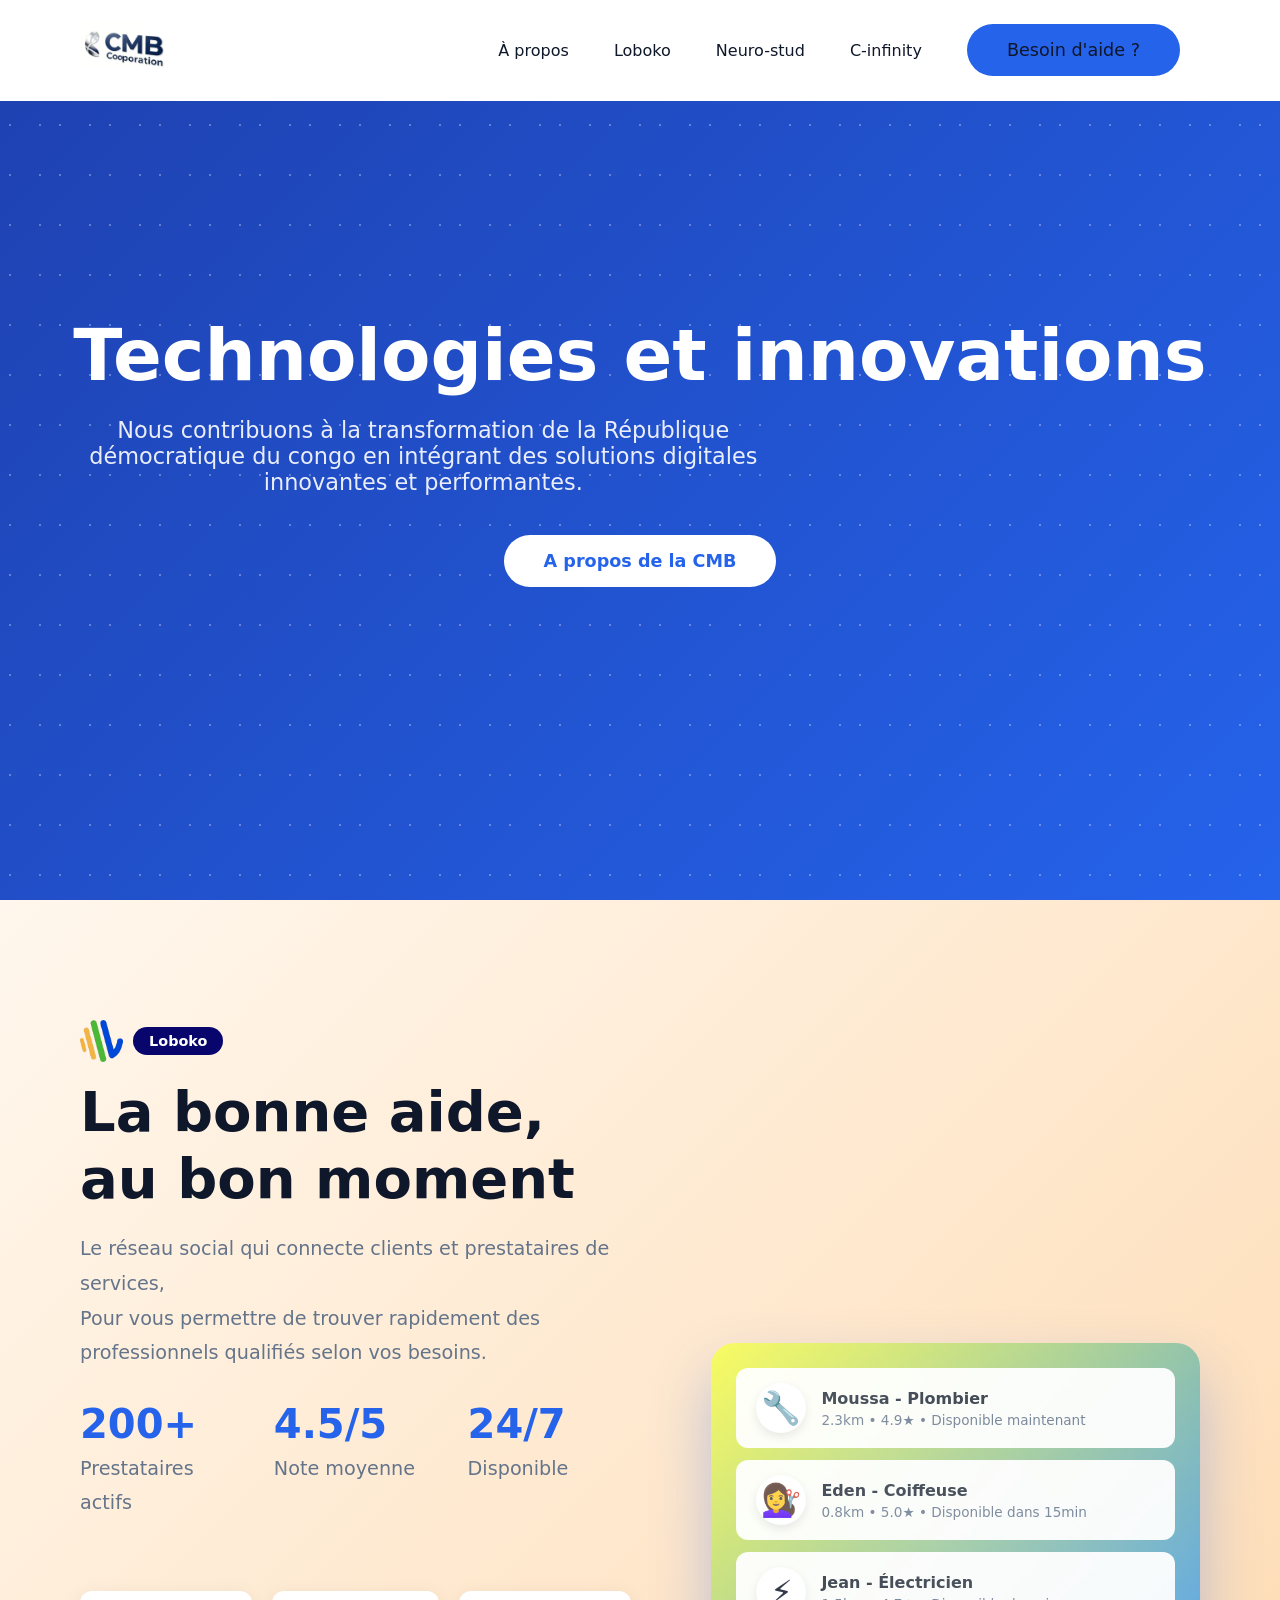
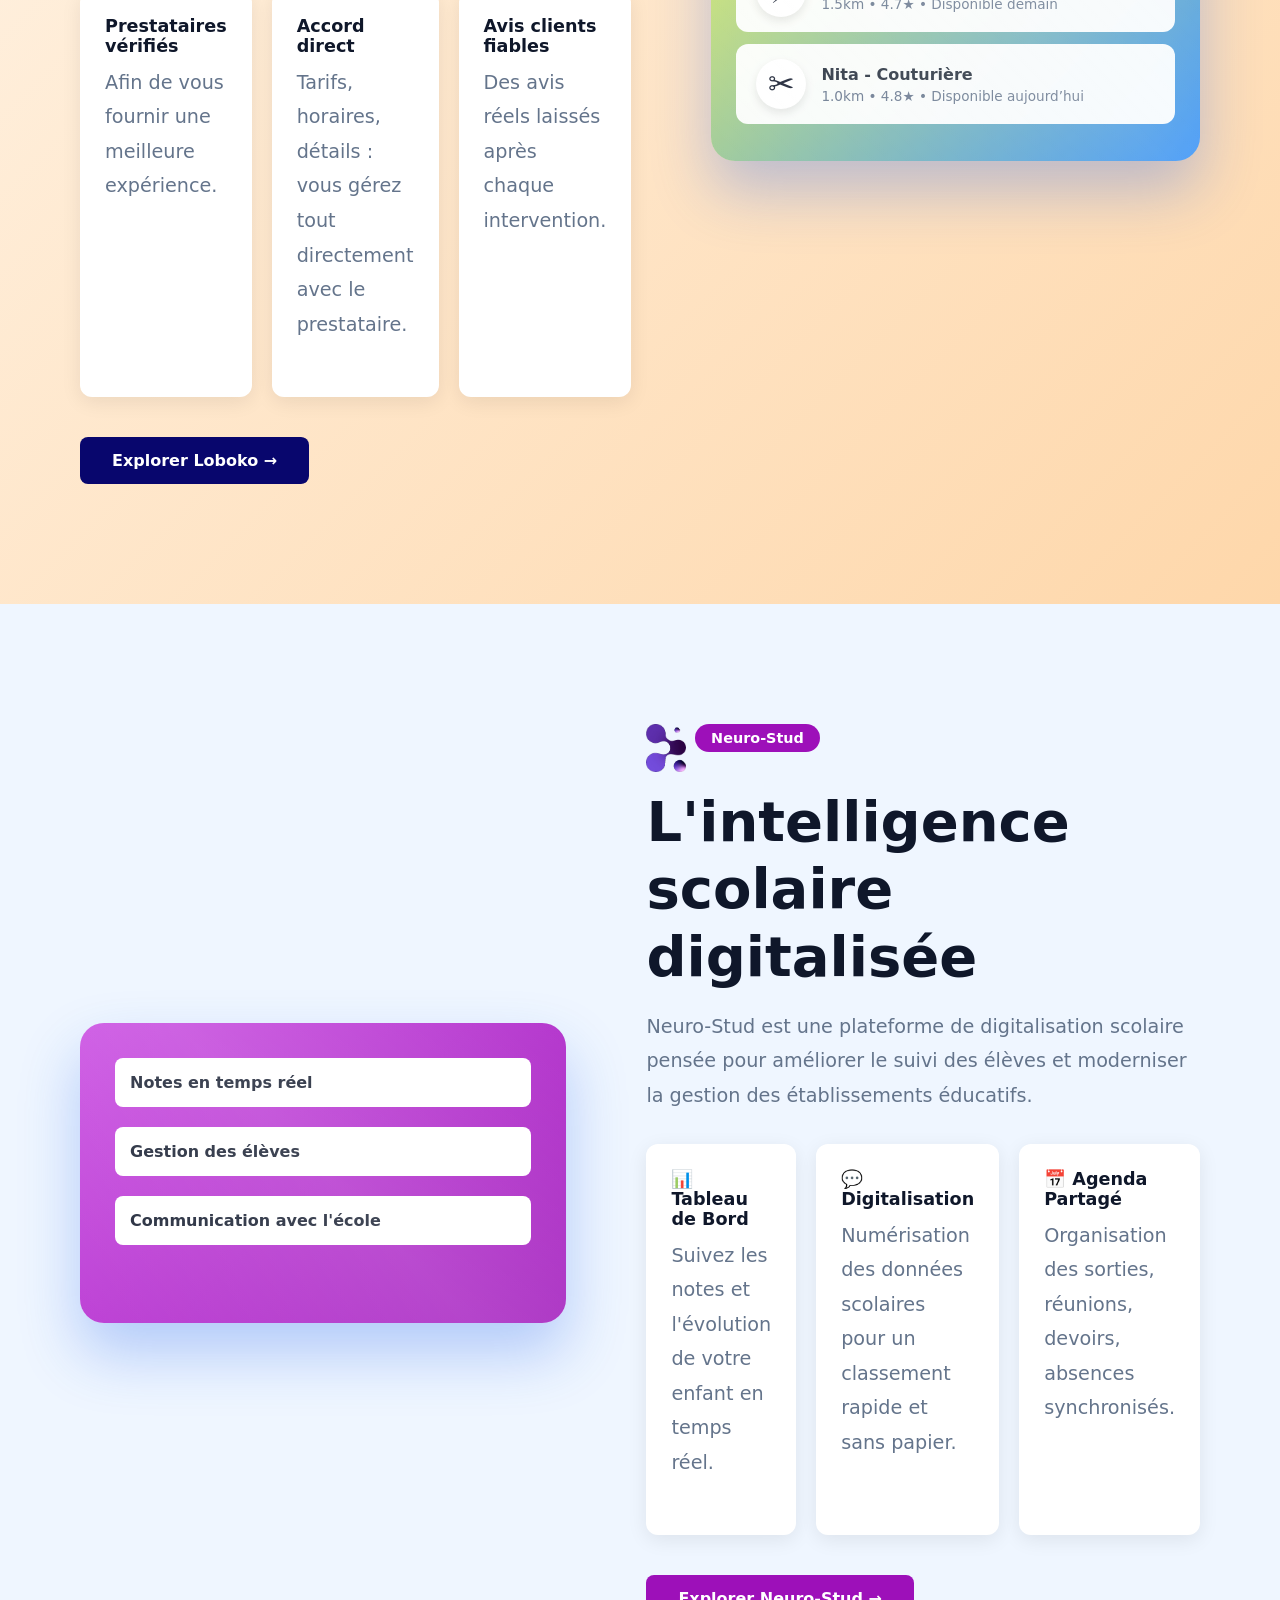
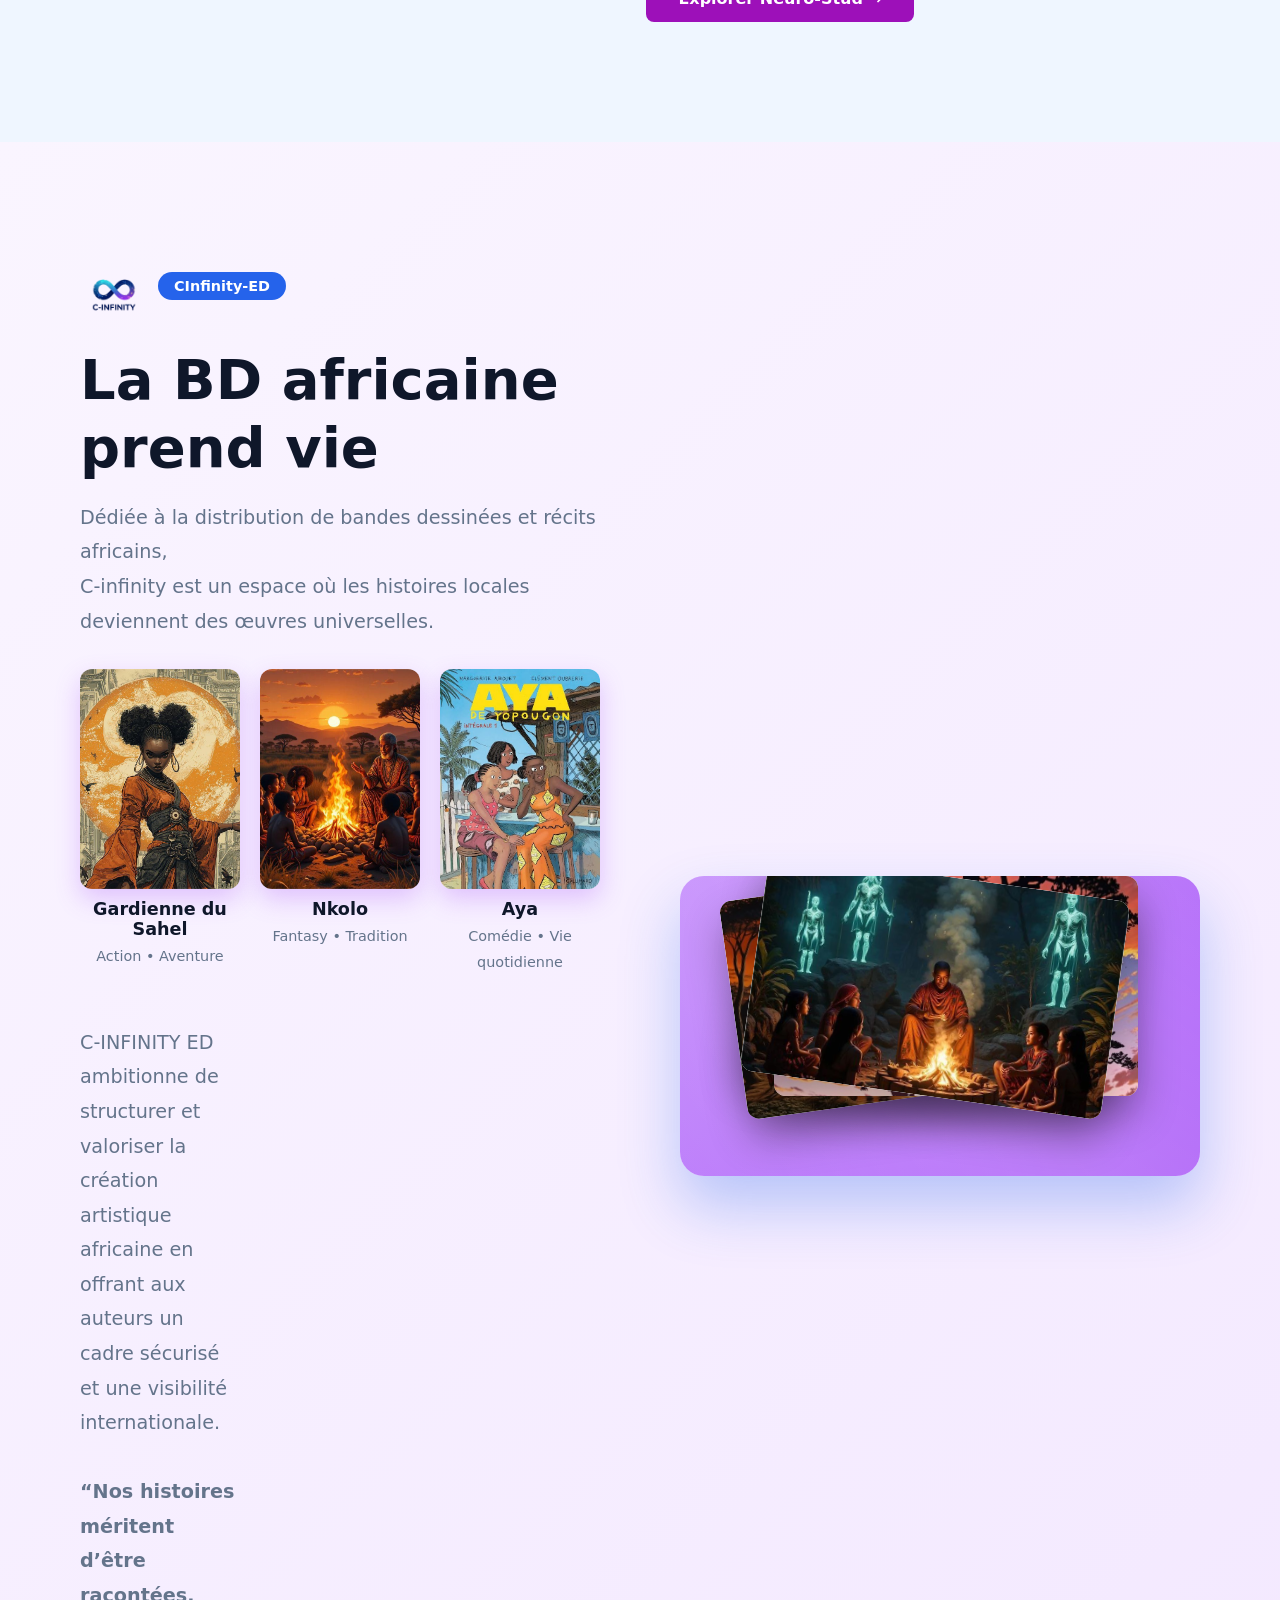
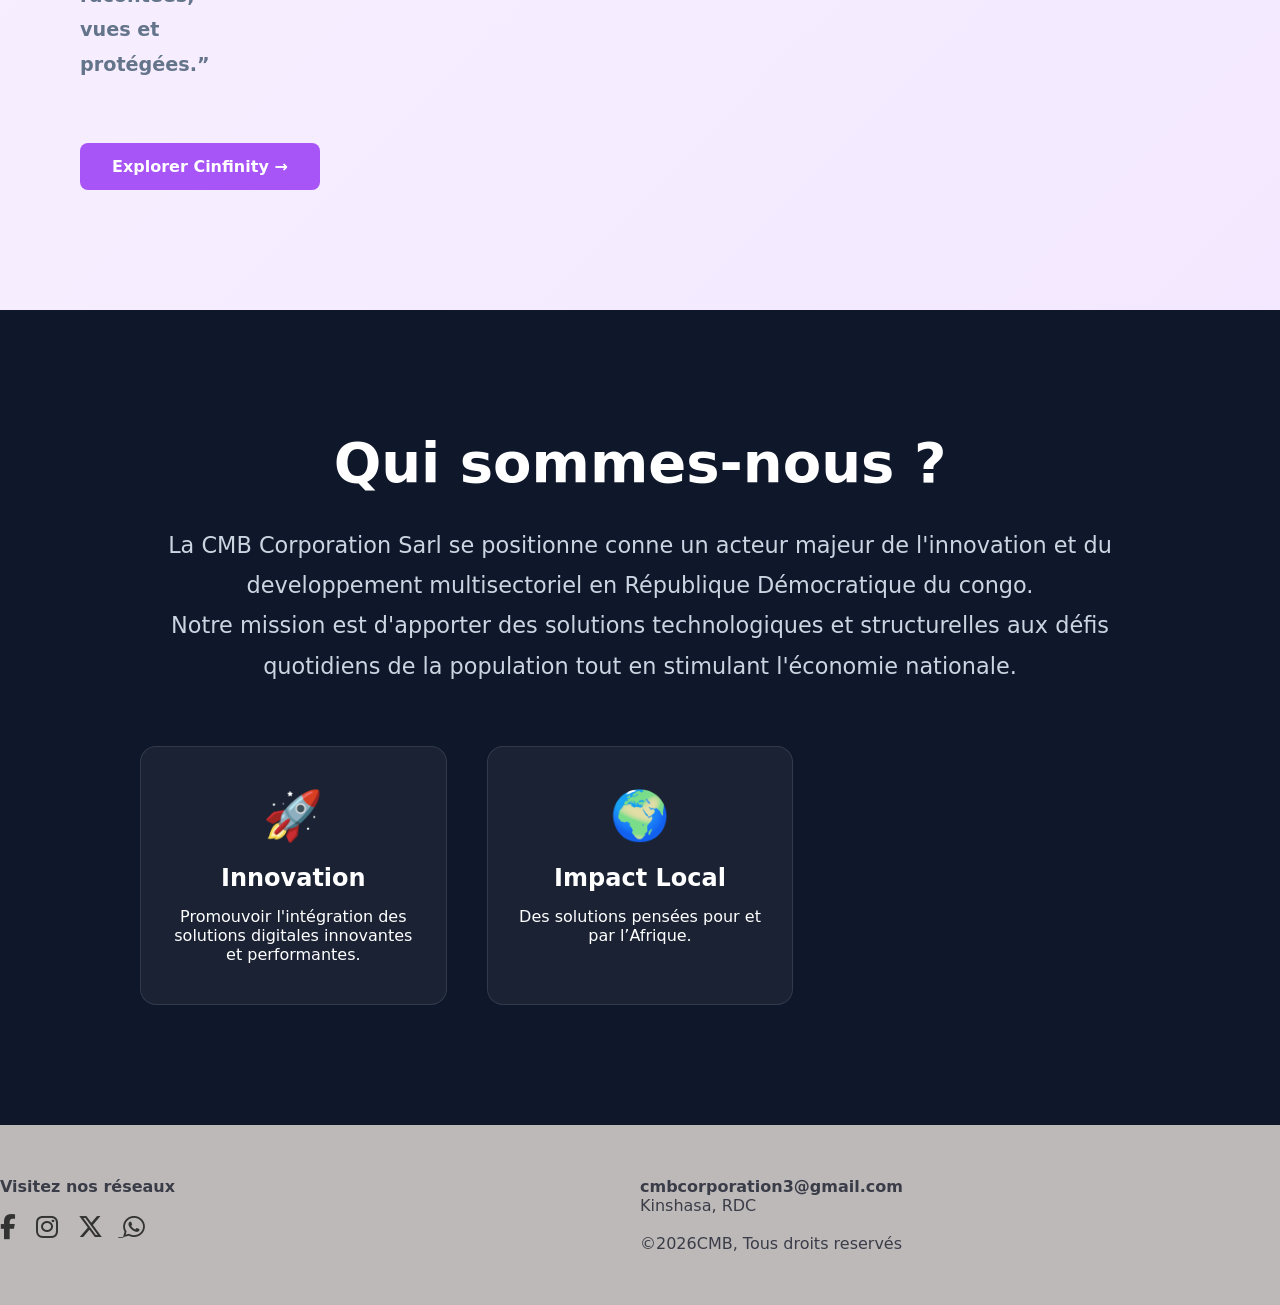
==== commit 32f9a6e7: "message" ====
--- a/index.html
+++ b/index.html
@@ -267,7 +267,7 @@
       <div>
      <strong>cmbcorporation3@gmail.com</strong>
         <p>Kinshasa, RDC <br><br></p>
-       <p> 2026CMB, Tous droits reservés</p>
+       <p>  ©2026CMB, Tous droits reservés</p>
     
       </div>
     </div>
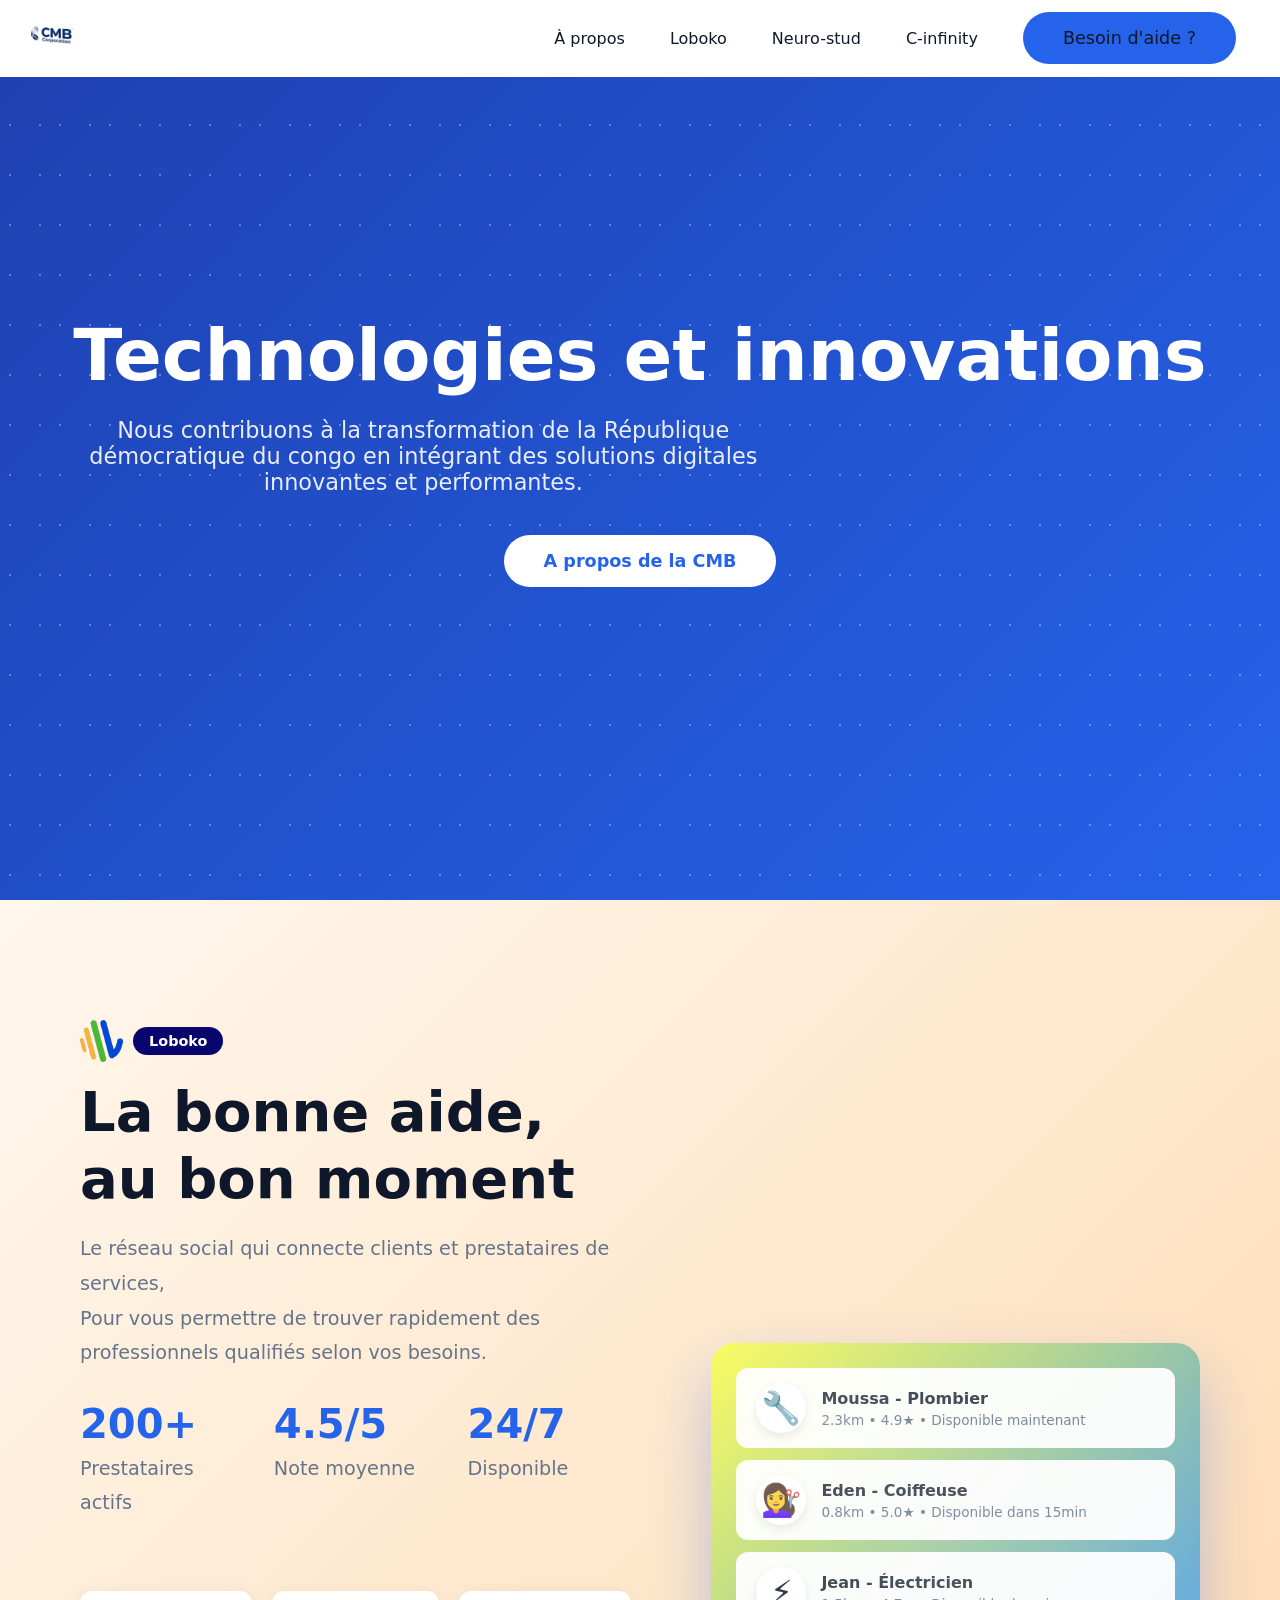
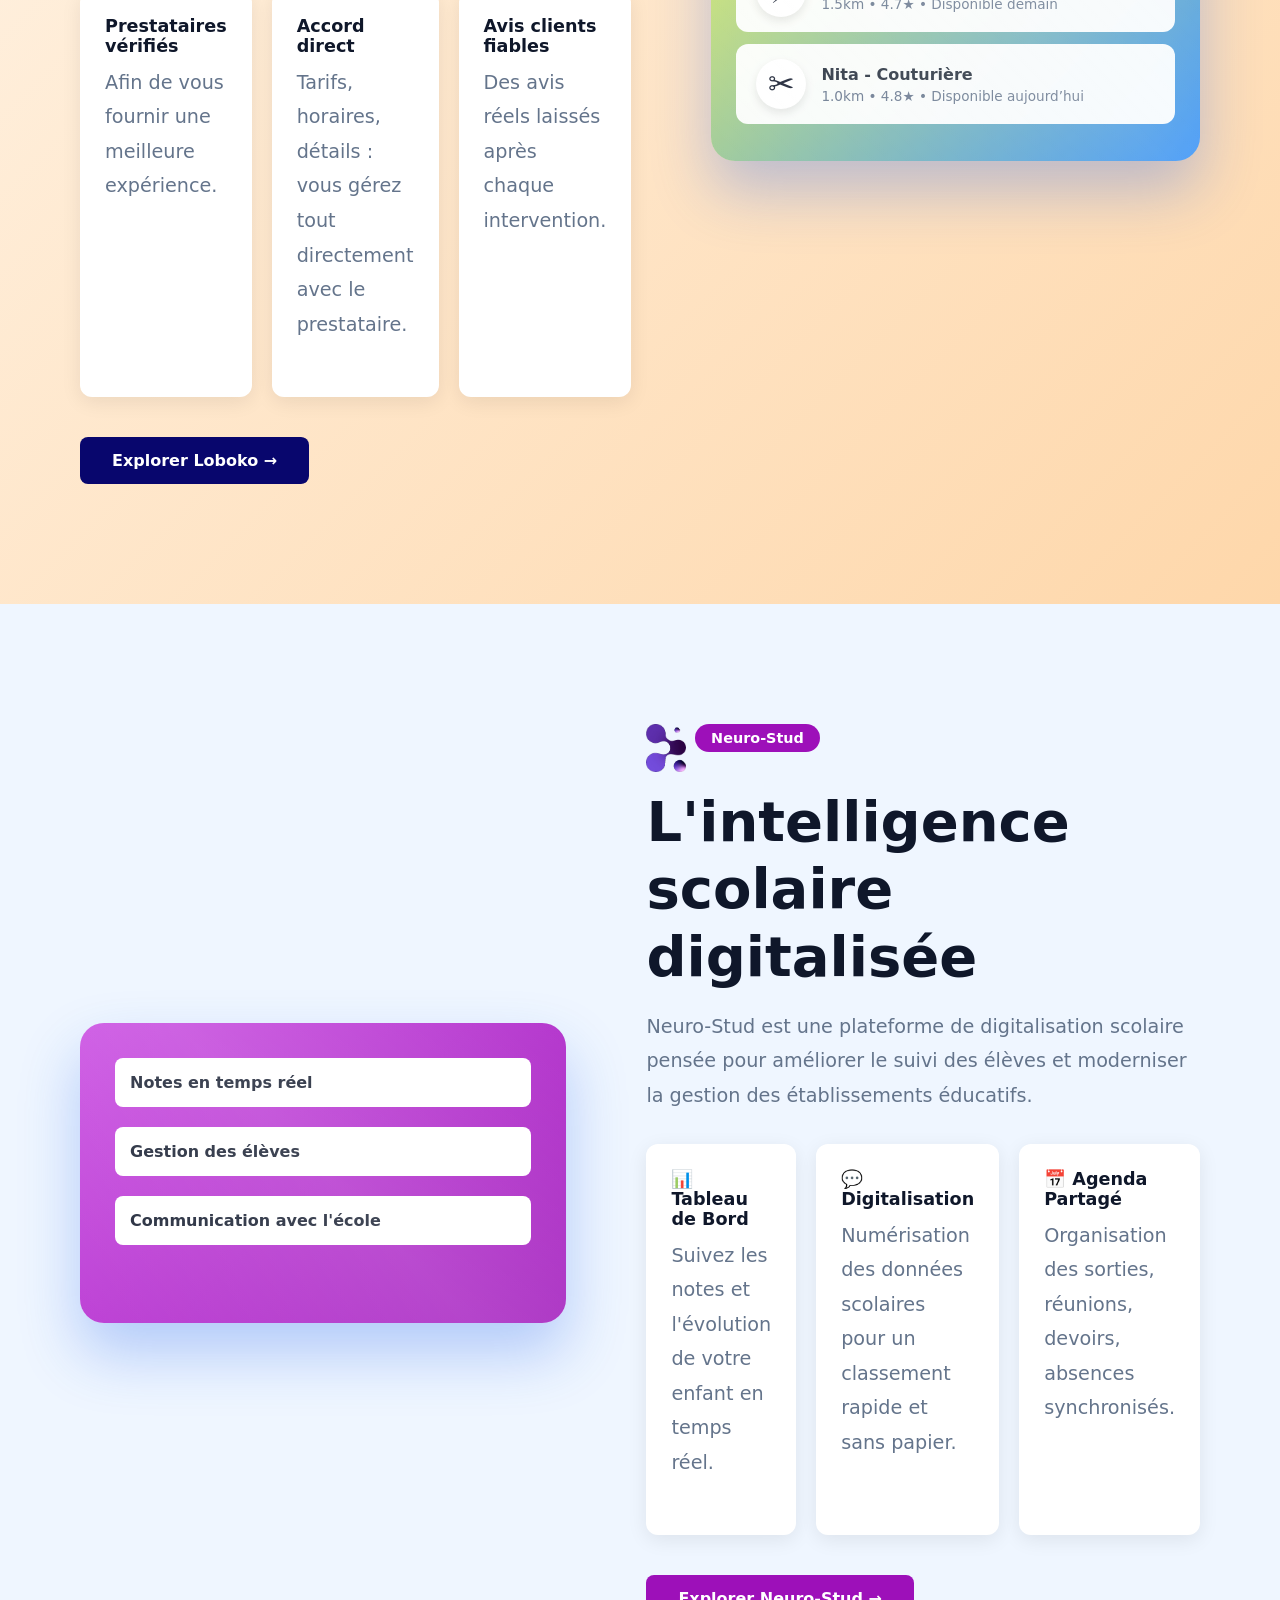
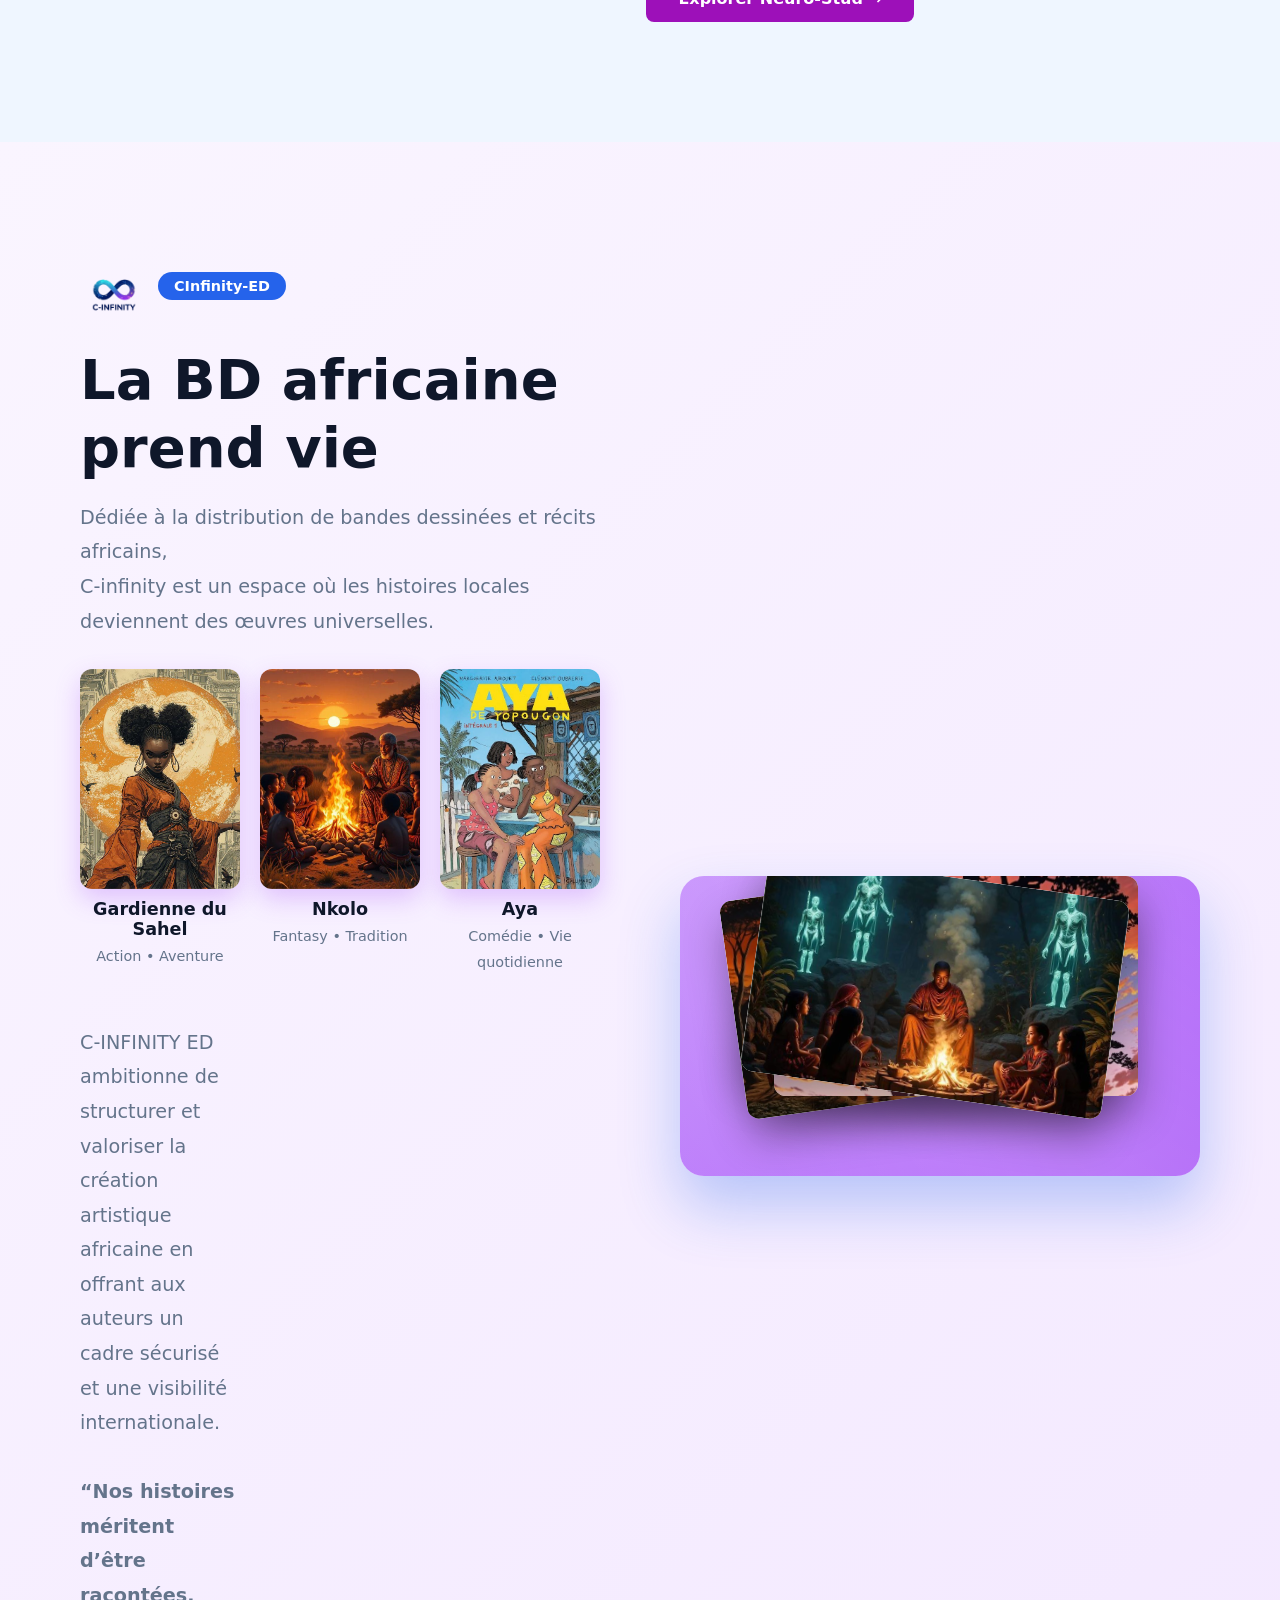
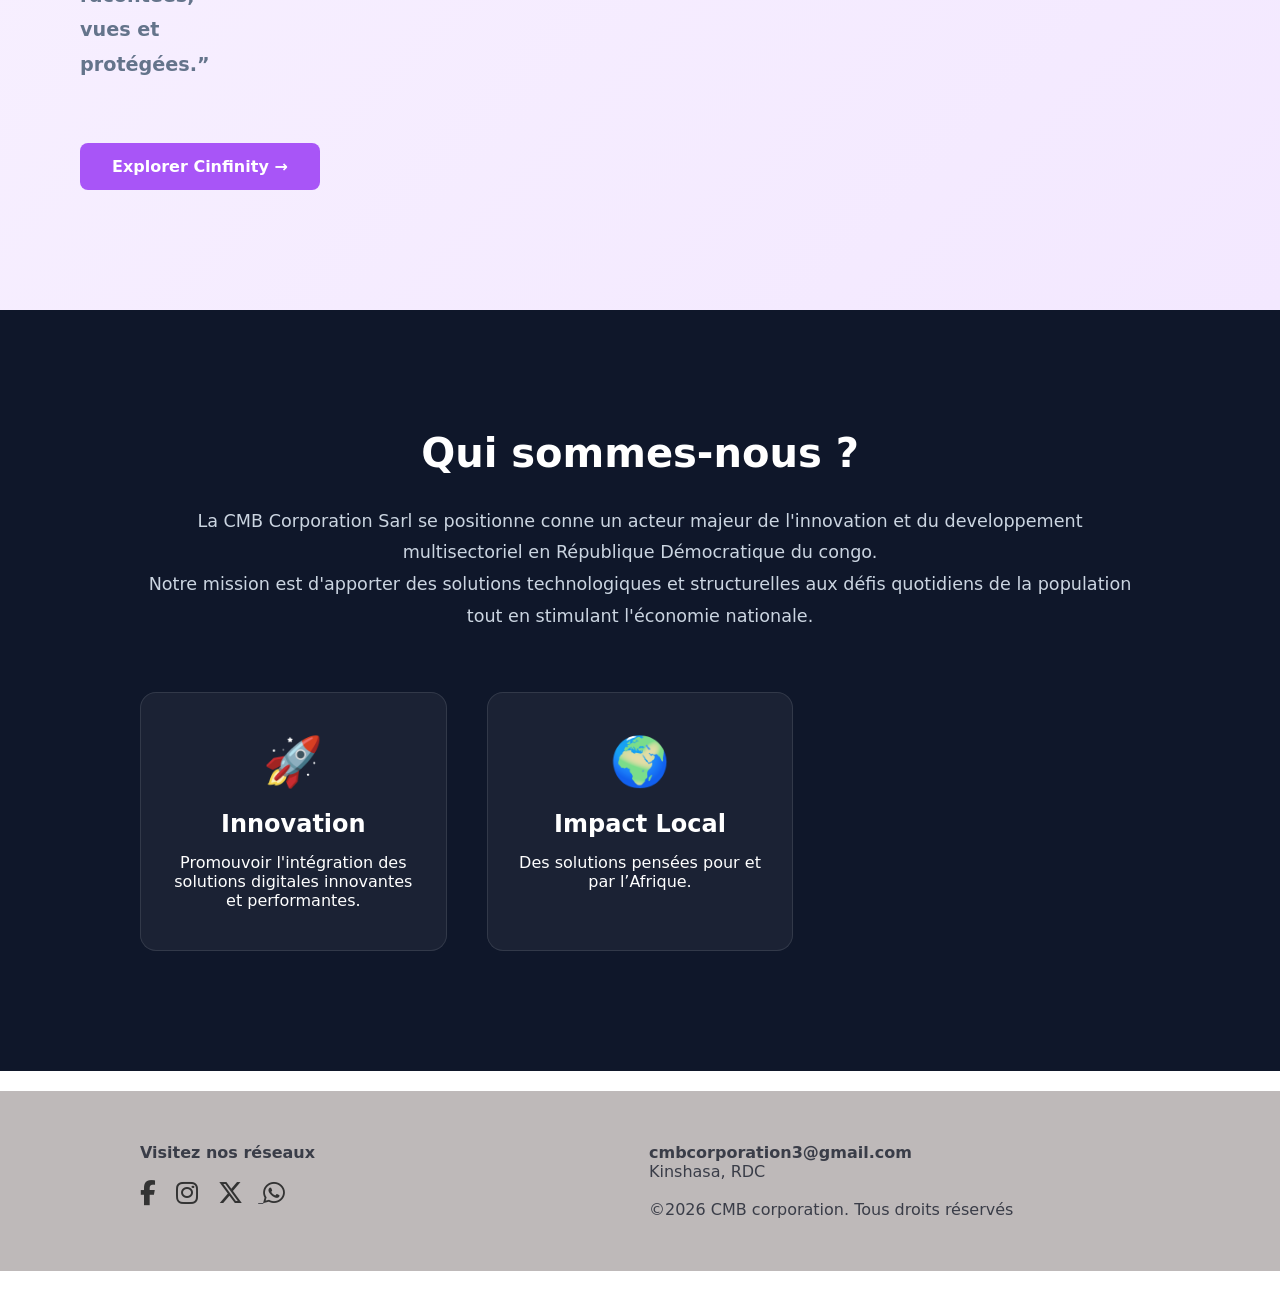
==== commit 8ebbe109: "ma modification" ====
--- a/index.html
+++ b/index.html
@@ -11,7 +11,7 @@
 <body>
   <header class="navbar">
     <div>
-     <img src="imageee/CMBlogo.png" alt="CMB Corporation" class="logo"> 
+     <img src="imageee/CmCM.jpeg" alt="CMB Corporation" class="logo"> 
     </div>
     <nav>
       <a href="#about">À propos</a>
@@ -245,33 +245,29 @@
   </section>
 
 
-
-
-
-
-
-
-
-
-   <footer id="contact">
+ <footer id="contact">
     <div class="container footer-grid" style="padding:52px 0">
       <div>
-       <p> <strong>Visitez nos réseaux</strong><br><br></p>
+        <strong>Visitez nos réseaux<br><br>
+         </strong>
         <p class="muted"></p>
             <a class="social-links" href="https://www.facebook.com/profile.php?id=61585137428890" target="_blank"><i class="fa-brands fa-facebook-f"></i></a>
             <a class="social-links" href="https://www.instagram.com/cmb_corporation?igsh=MXVkNDQxempvenRjdg==" target="_blank"><i class="fa-brands fa-instagram"></i></a>
             <a class="social-links" href="https://x.com/CmbCorporation7"><i class="fa-brands fa-x-twitter"></i>
             <a class="social-links" href="https://whatsapp.com/channel/0029VbC0R6MJ93wclqt5JF23"> <i class="fa-brands fa-whatsapp"></i></a>
-
       </div>
       <div>
      <strong>cmbcorporation3@gmail.com</strong>
         <p>Kinshasa, RDC <br><br></p>
-       <p>  ©2026CMB, Tous droits reservés</p>
+       <p> ©2026 CMB corporation. Tous droits réservés</p>
     
       </div>
     </div>
   </footer>
+
+
+
+
 
   <script src="https://unpkg.com/aos@2.3.1/dist/aos.js"></script>
   <script> 
--- a/style.css
+++ b/style.css
@@ -33,7 +33,7 @@
   display: flex;
   justify-content: space-between;
   align-items: center;
-  padding: 20px 80px;
+  padding: 8px 24px;
   z-index: 1000;
   transition: all 0.3s;
   border-bottom: 1px solid transparent;
@@ -67,7 +67,7 @@
 .btn-nav {
   background: var(--bleu-principal);
   color: white !important;
-  padding: 10px 24px;
+  padding: 10px 20px;
   border-radius: 8px;
 }
 
@@ -143,6 +143,28 @@
   height: 100%;
   opacity: 0.3;
 }
+
+.container{
+max-width:1000px;
+margin:20px auto;
+padding:20px
+}
+
+.footer-grid{
+  display: grid;
+  grid-template-columns: repeat(auto-fit, minmax(220px, 1fr));
+  gap: 18px;
+  word-wrap: break-word;
+  overflow-wrap: break-word;
+}
+
+@media (max-width: 600px){
+  .footer-grid{
+    grid-template-columns: 1fr;
+    text-align: center;
+  }
+}
+    
 
 .particles {
   width: 100%;
@@ -277,8 +299,6 @@
 
 footer a{color:#4d4e54}
 
-.footer-grid{display:grid;grid-template-columns:2fr 1fr 1fr;gap:18px}
-
 i {
 font-size: 25px;
 margin-right: 15px;
@@ -316,7 +336,7 @@
 
 @media (max-width: 968px) {
   .navbar {
-    padding: 20px 20px;
+    padding: 8px 16px;
   }
   
   .navbar nav {
@@ -364,12 +384,12 @@
 }
 
 .about h2 {
-  font-size: 3.5rem;
+  font-size: 2.5rem;
   margin-bottom: 30px;
 }
 
 .about-text {
-  font-size: 1.4rem;
+  font-size: 1.1rem;
   line-height: 1.8;
   color: #cbd5e1;
   margin-bottom: 60px;
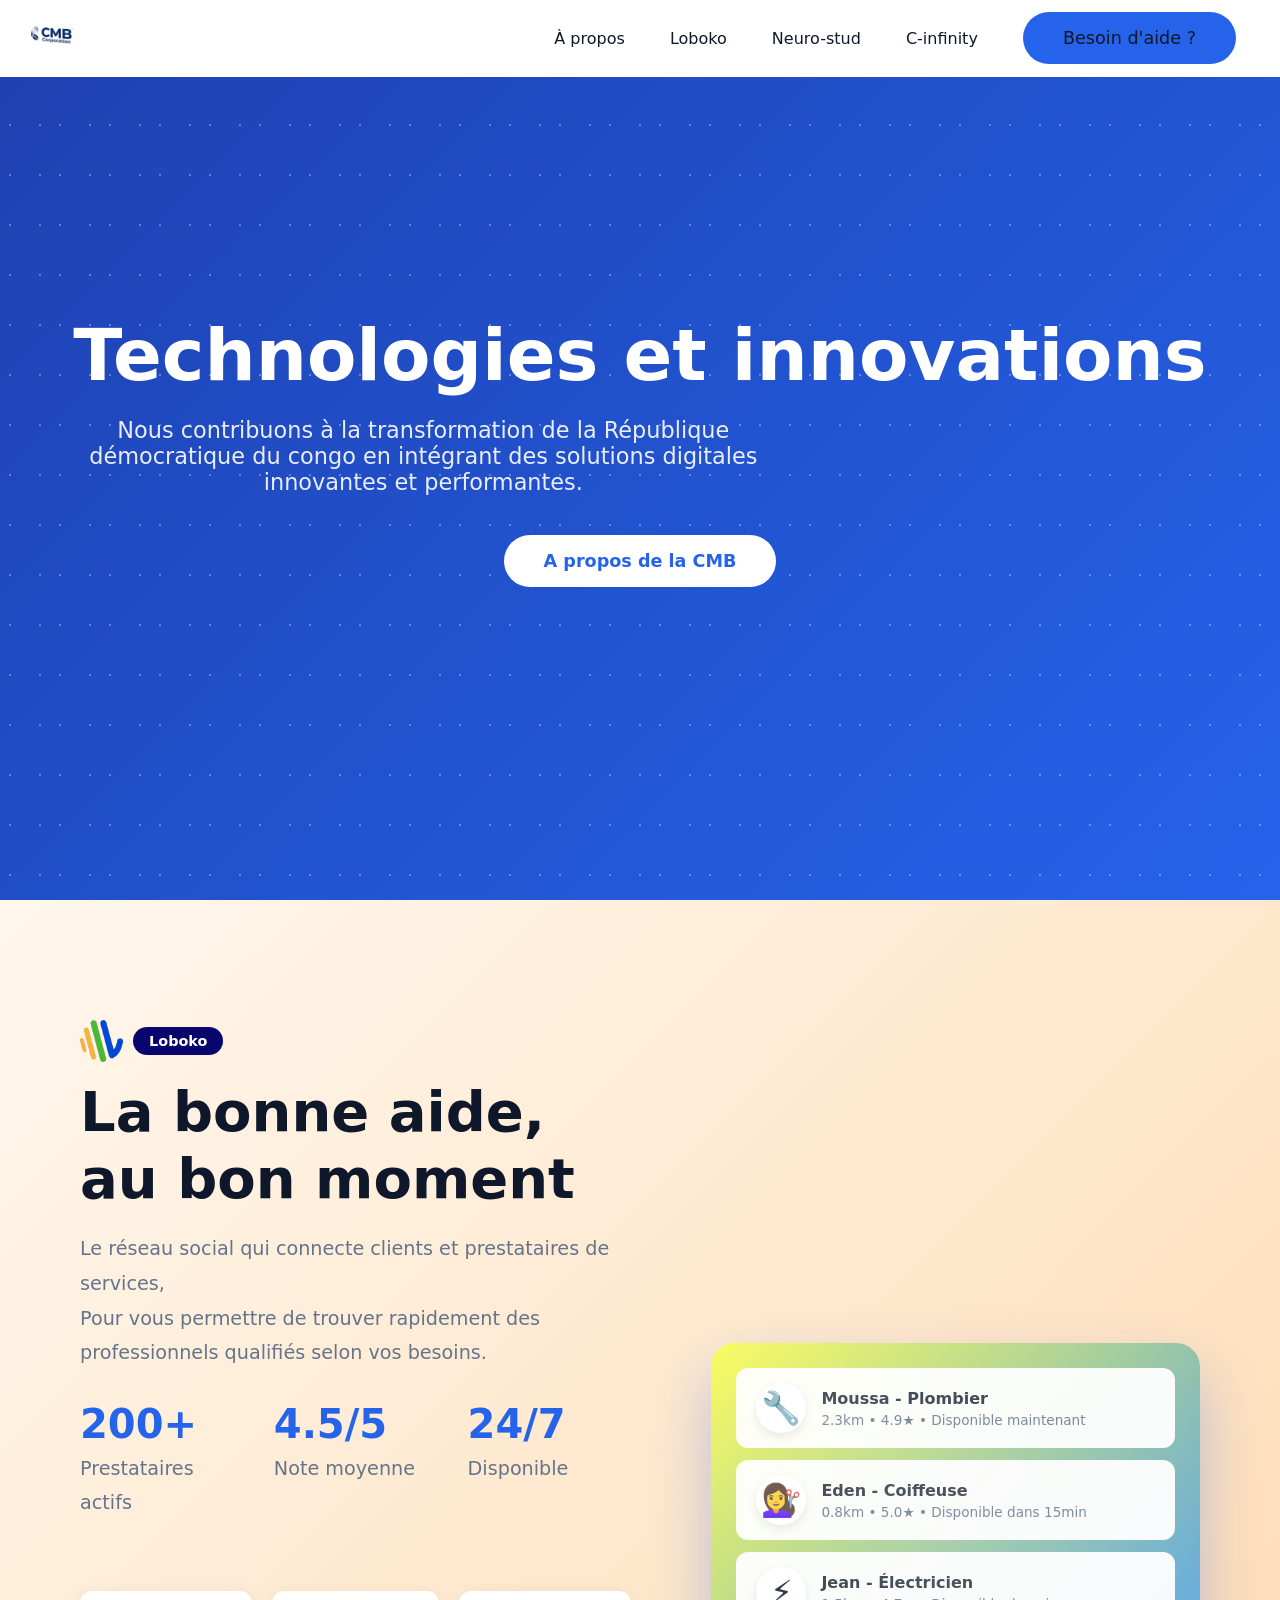
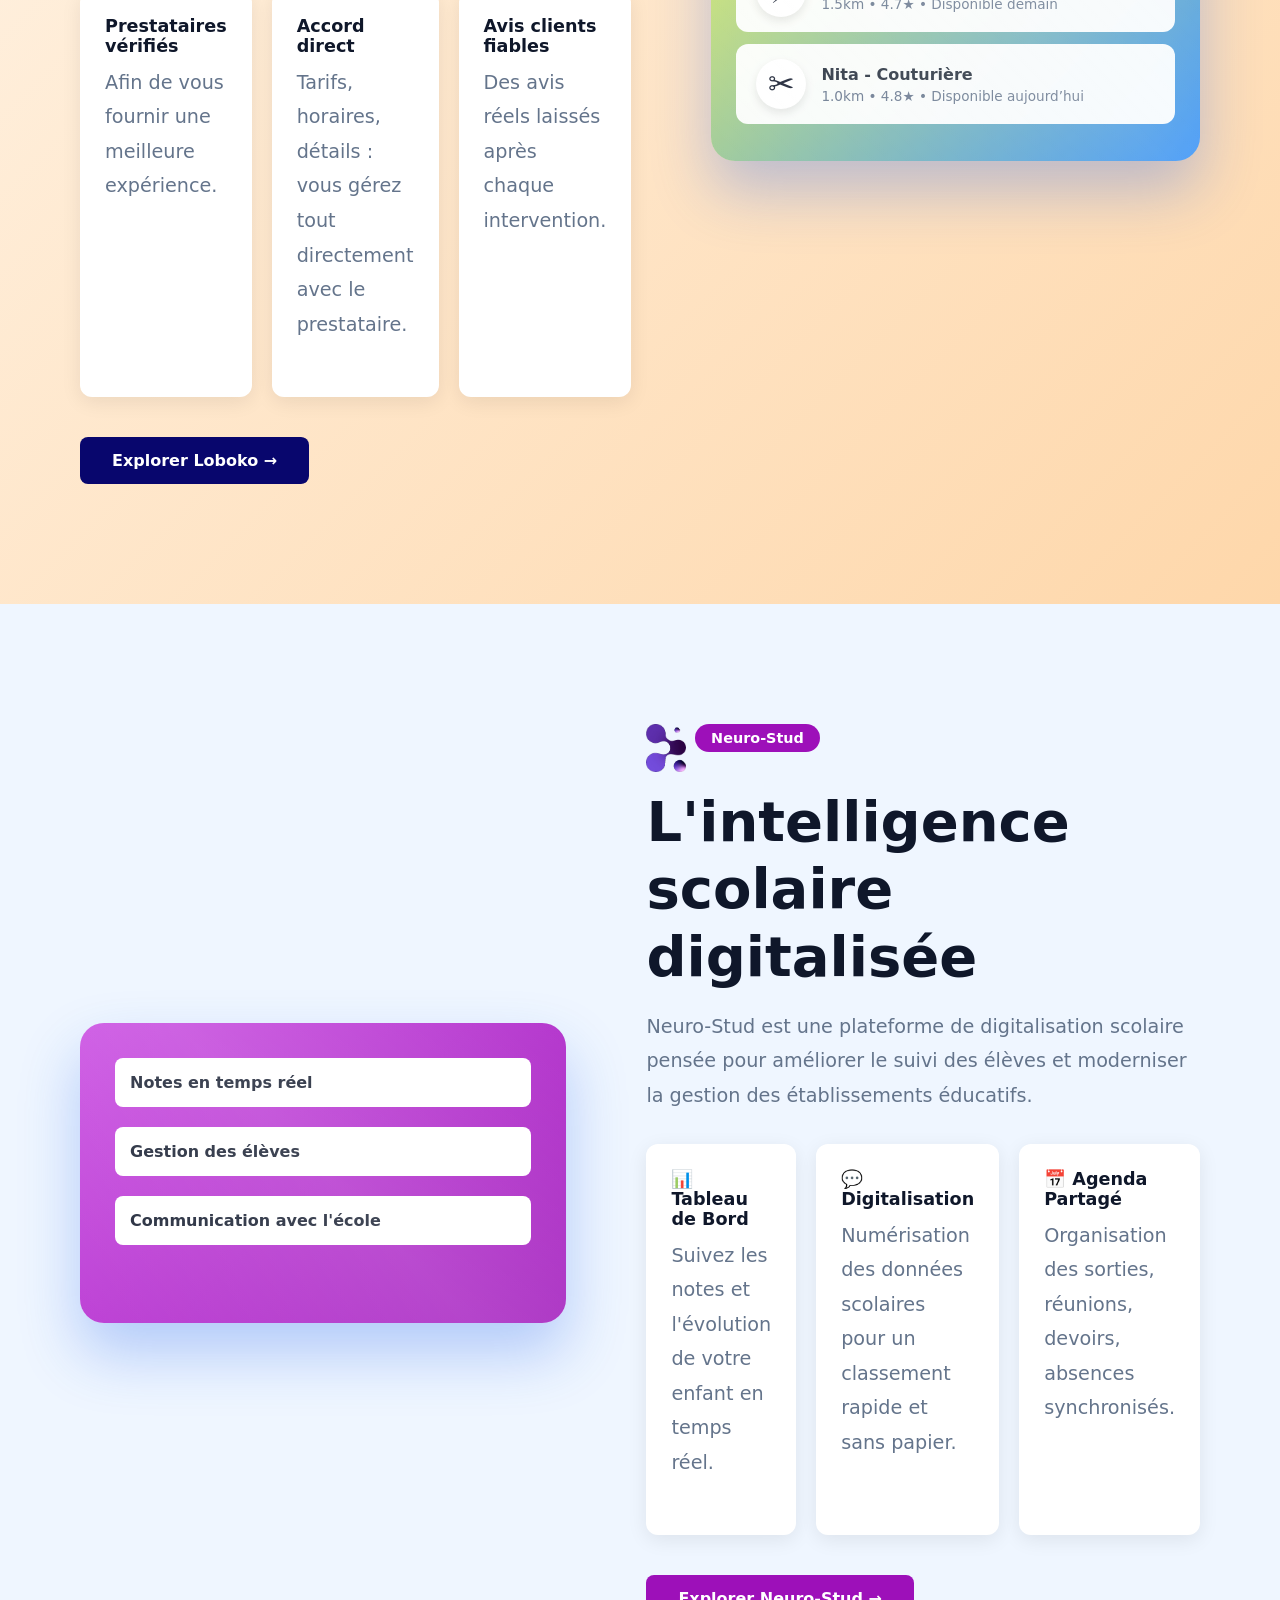
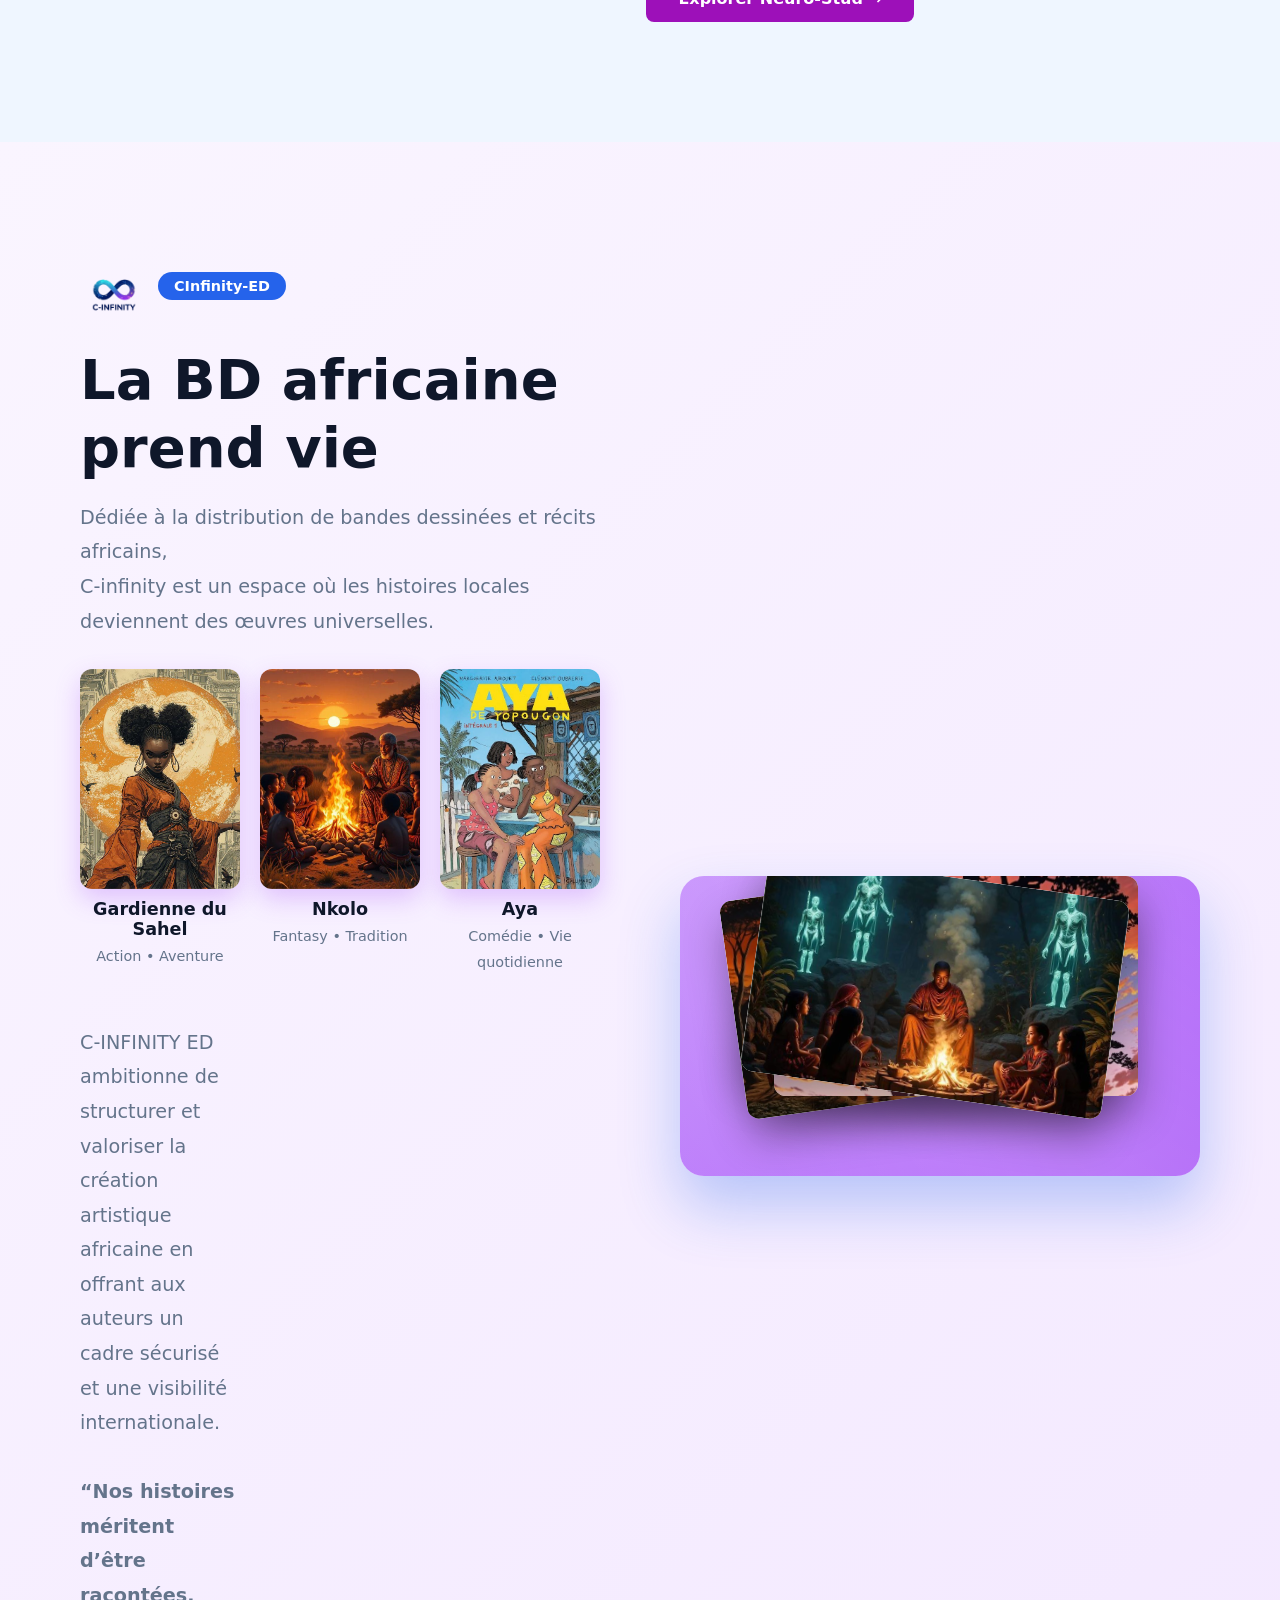
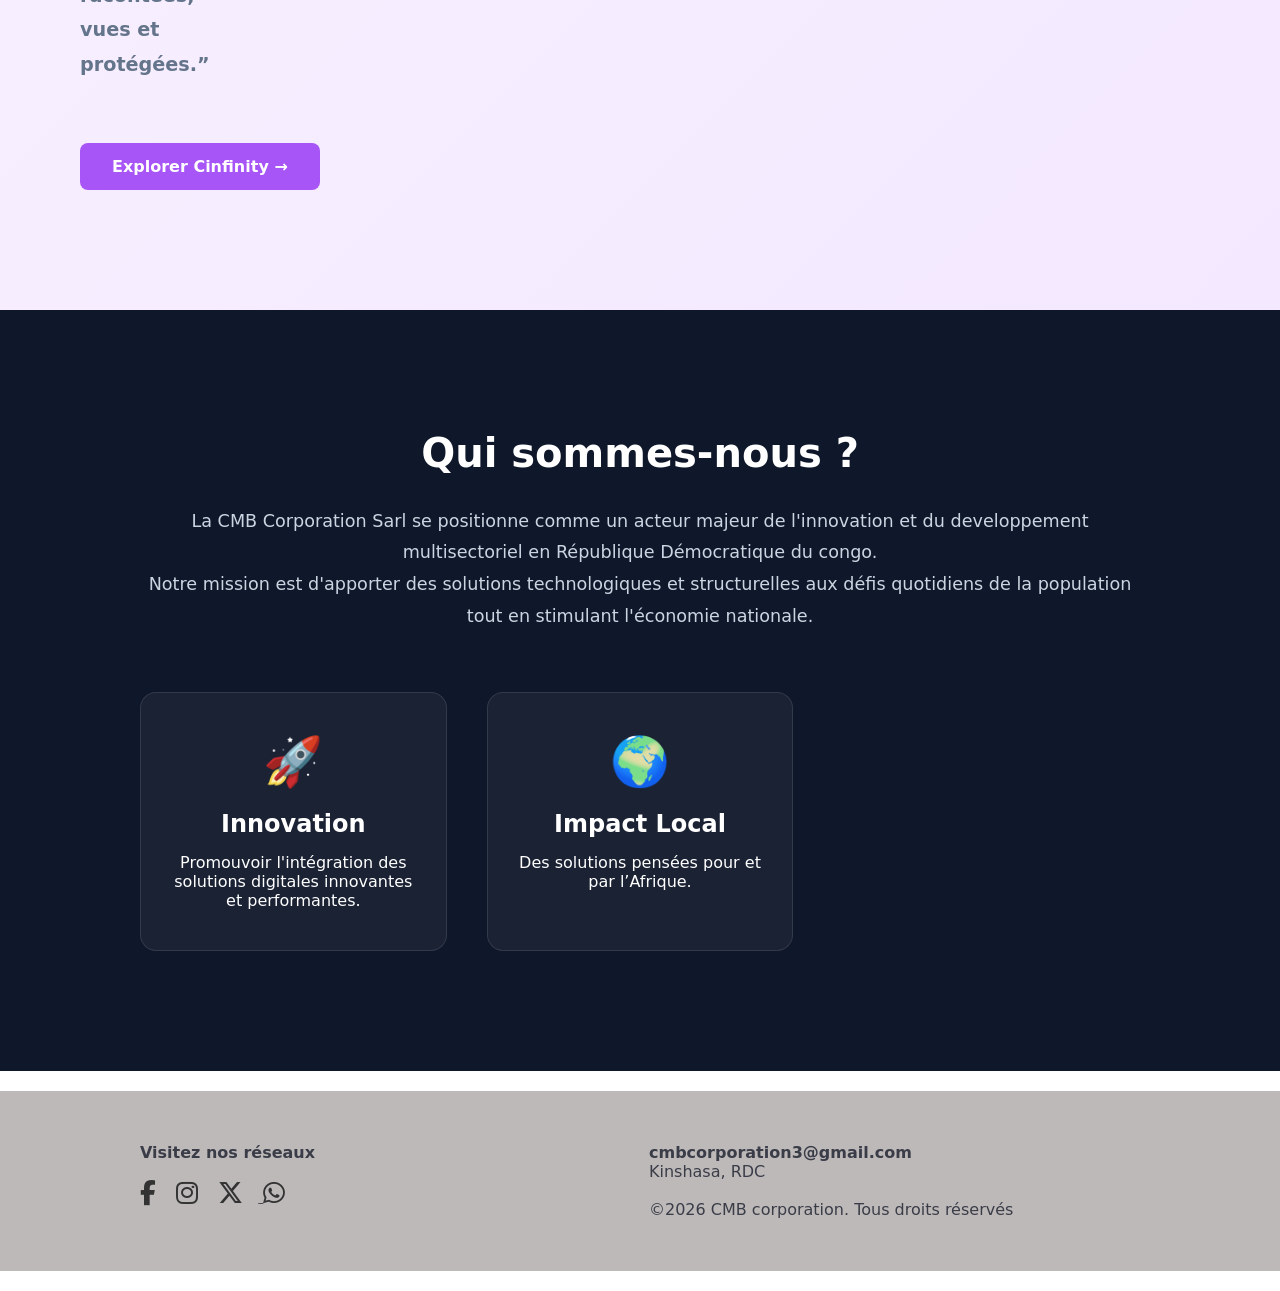
==== commit ca34878d: "ma modification" ====
--- a/index.html
+++ b/index.html
@@ -224,7 +224,7 @@
     <div class="about-content" data-aos="fade-up">
       <h2>Qui sommes-nous ?</h2>
       <p class="about-text">
-        La CMB Corporation Sarl se positionne conne un acteur majeur de l'innovation et du developpement multisectoriel en République Démocratique du congo.<br>
+        La CMB Corporation Sarl se positionne comme un acteur majeur de l'innovation et du developpement multisectoriel en République Démocratique du congo.<br>
         Notre mission est d'apporter des solutions technologiques et structurelles aux défis 
         quotidiens de la population tout en stimulant l'économie nationale.
       </p>
